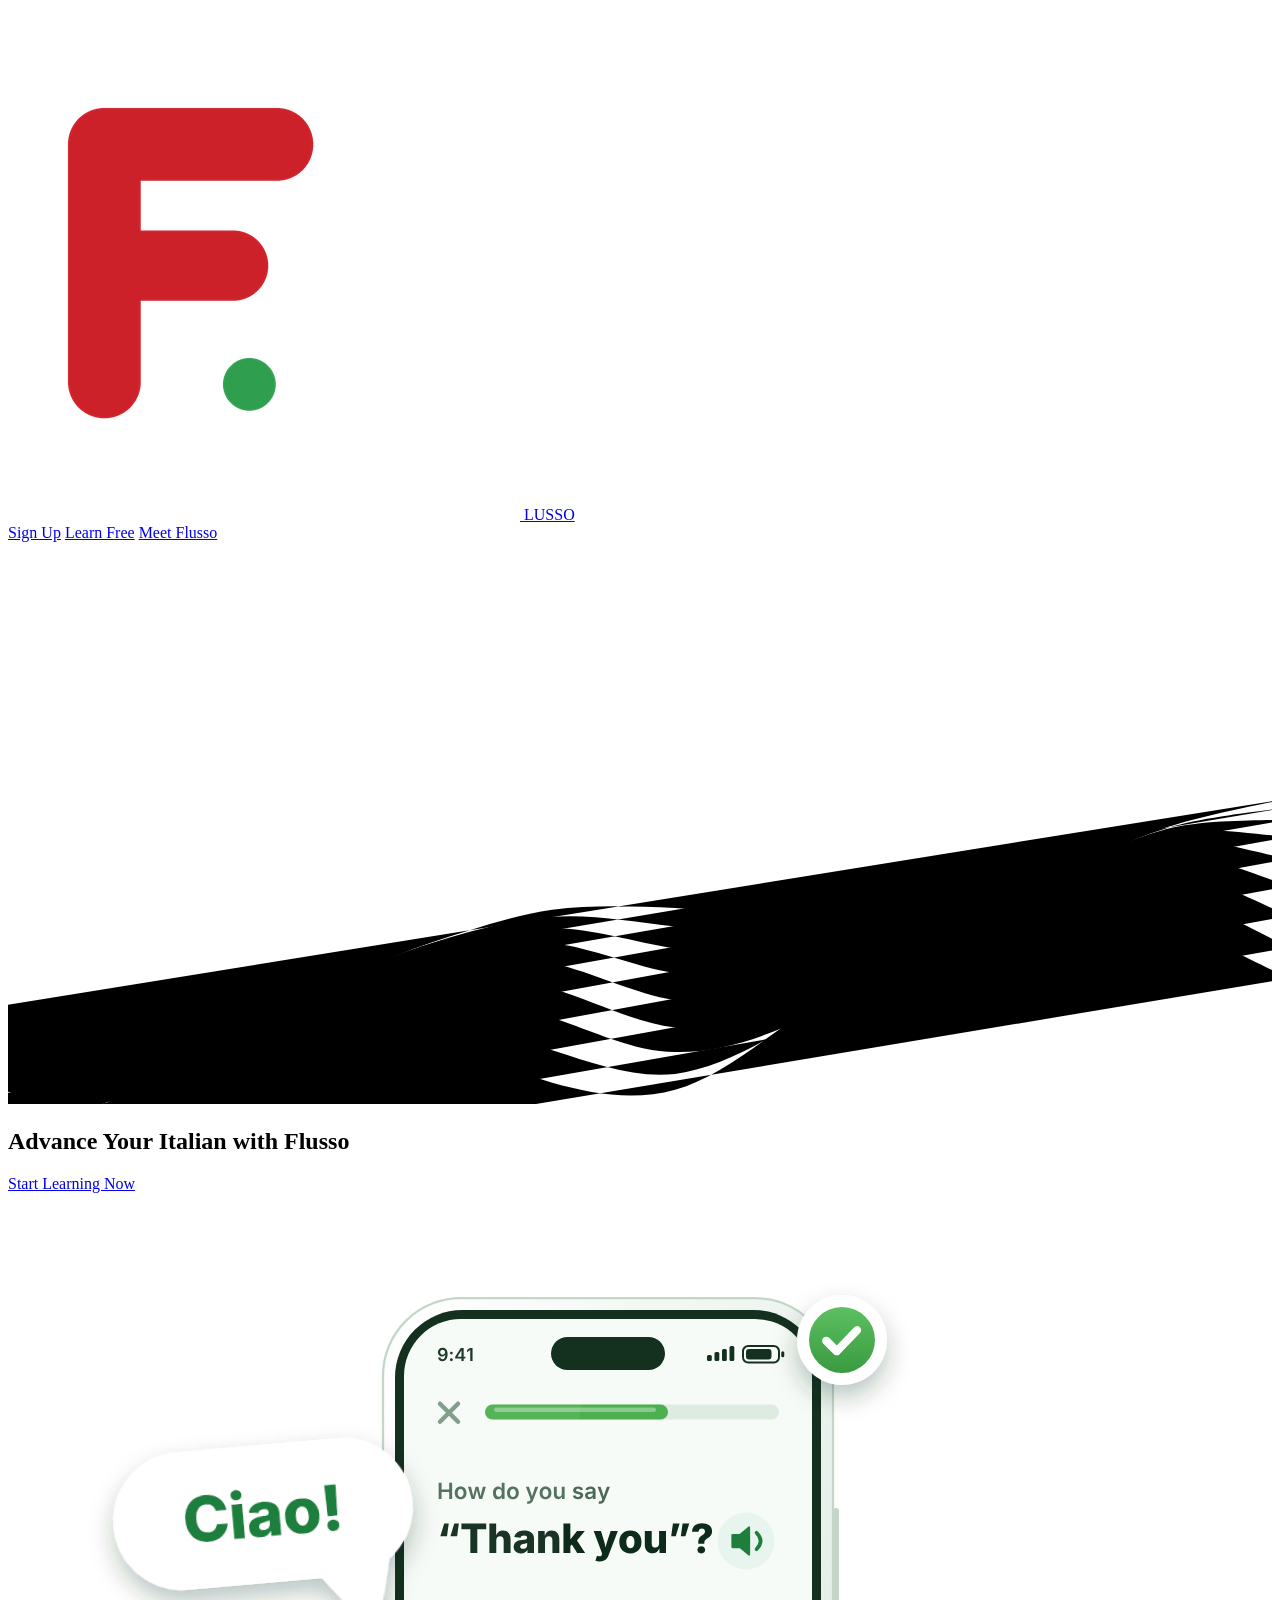
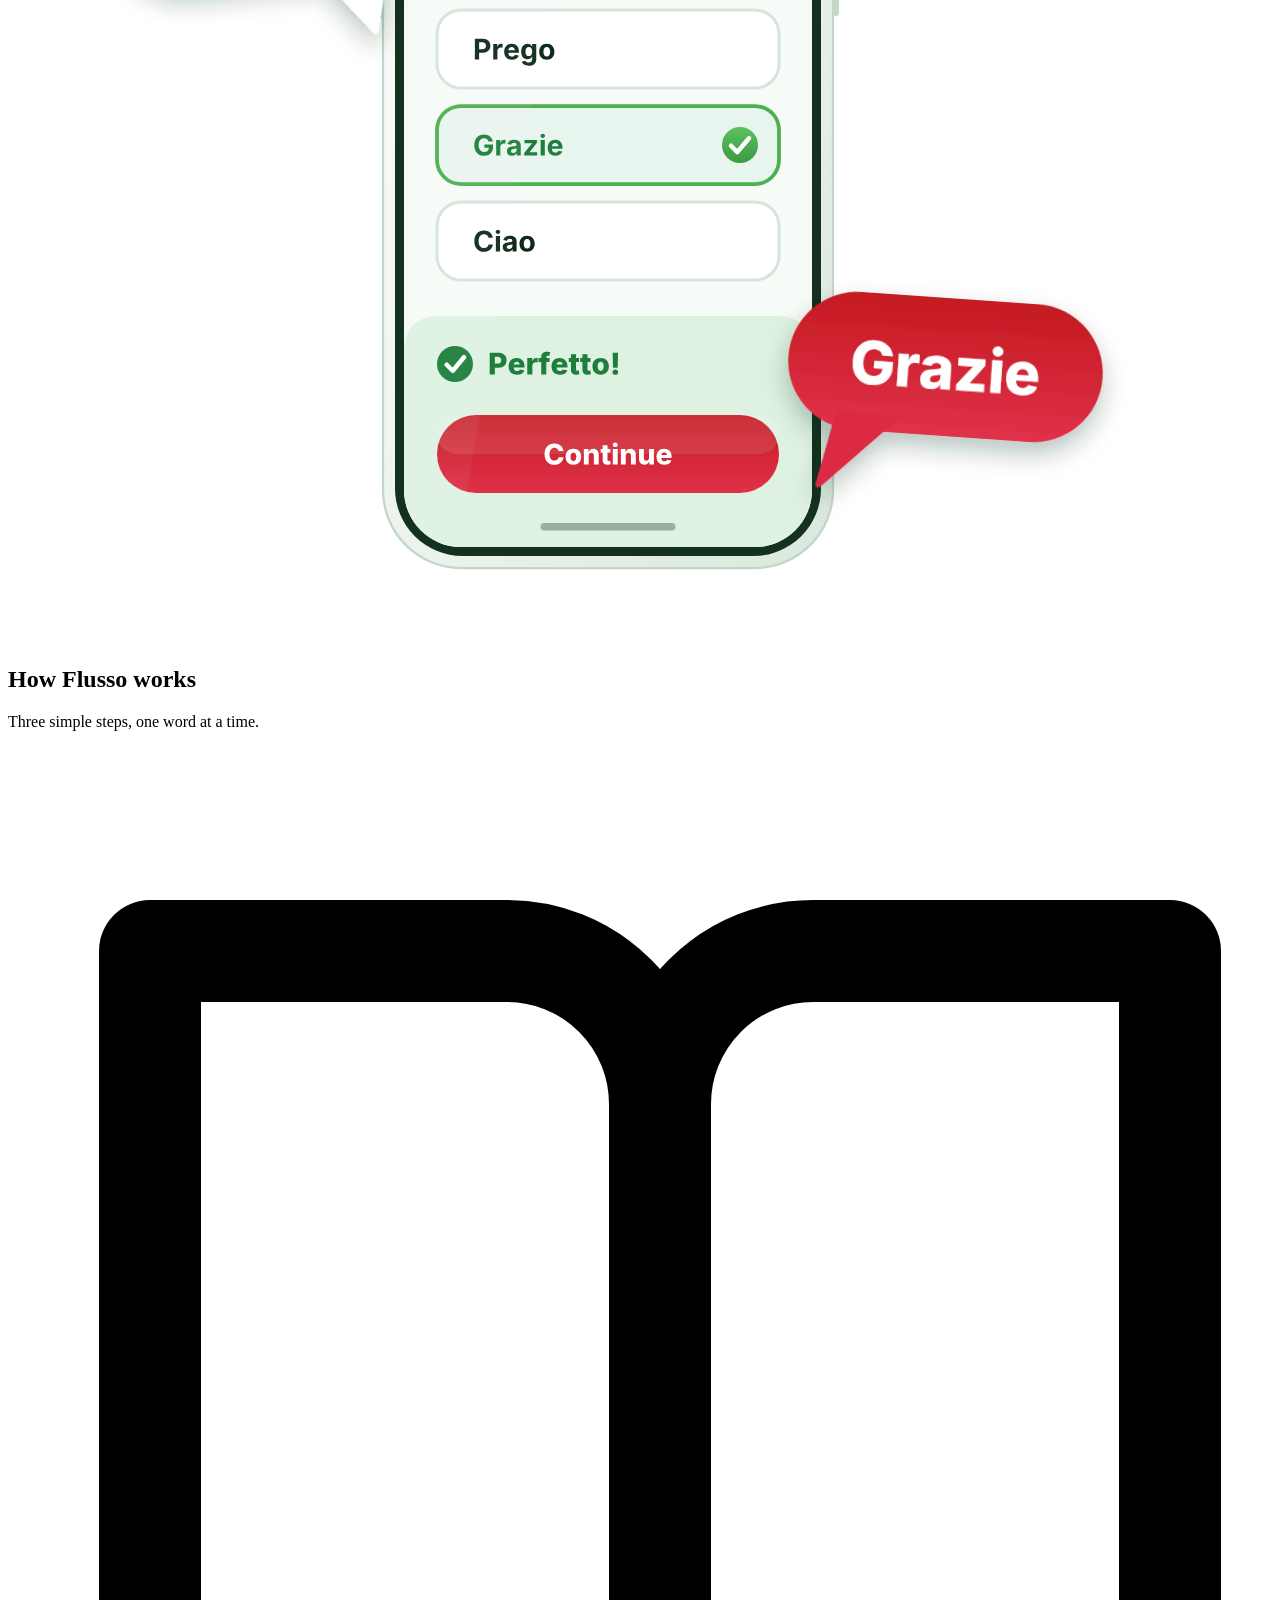
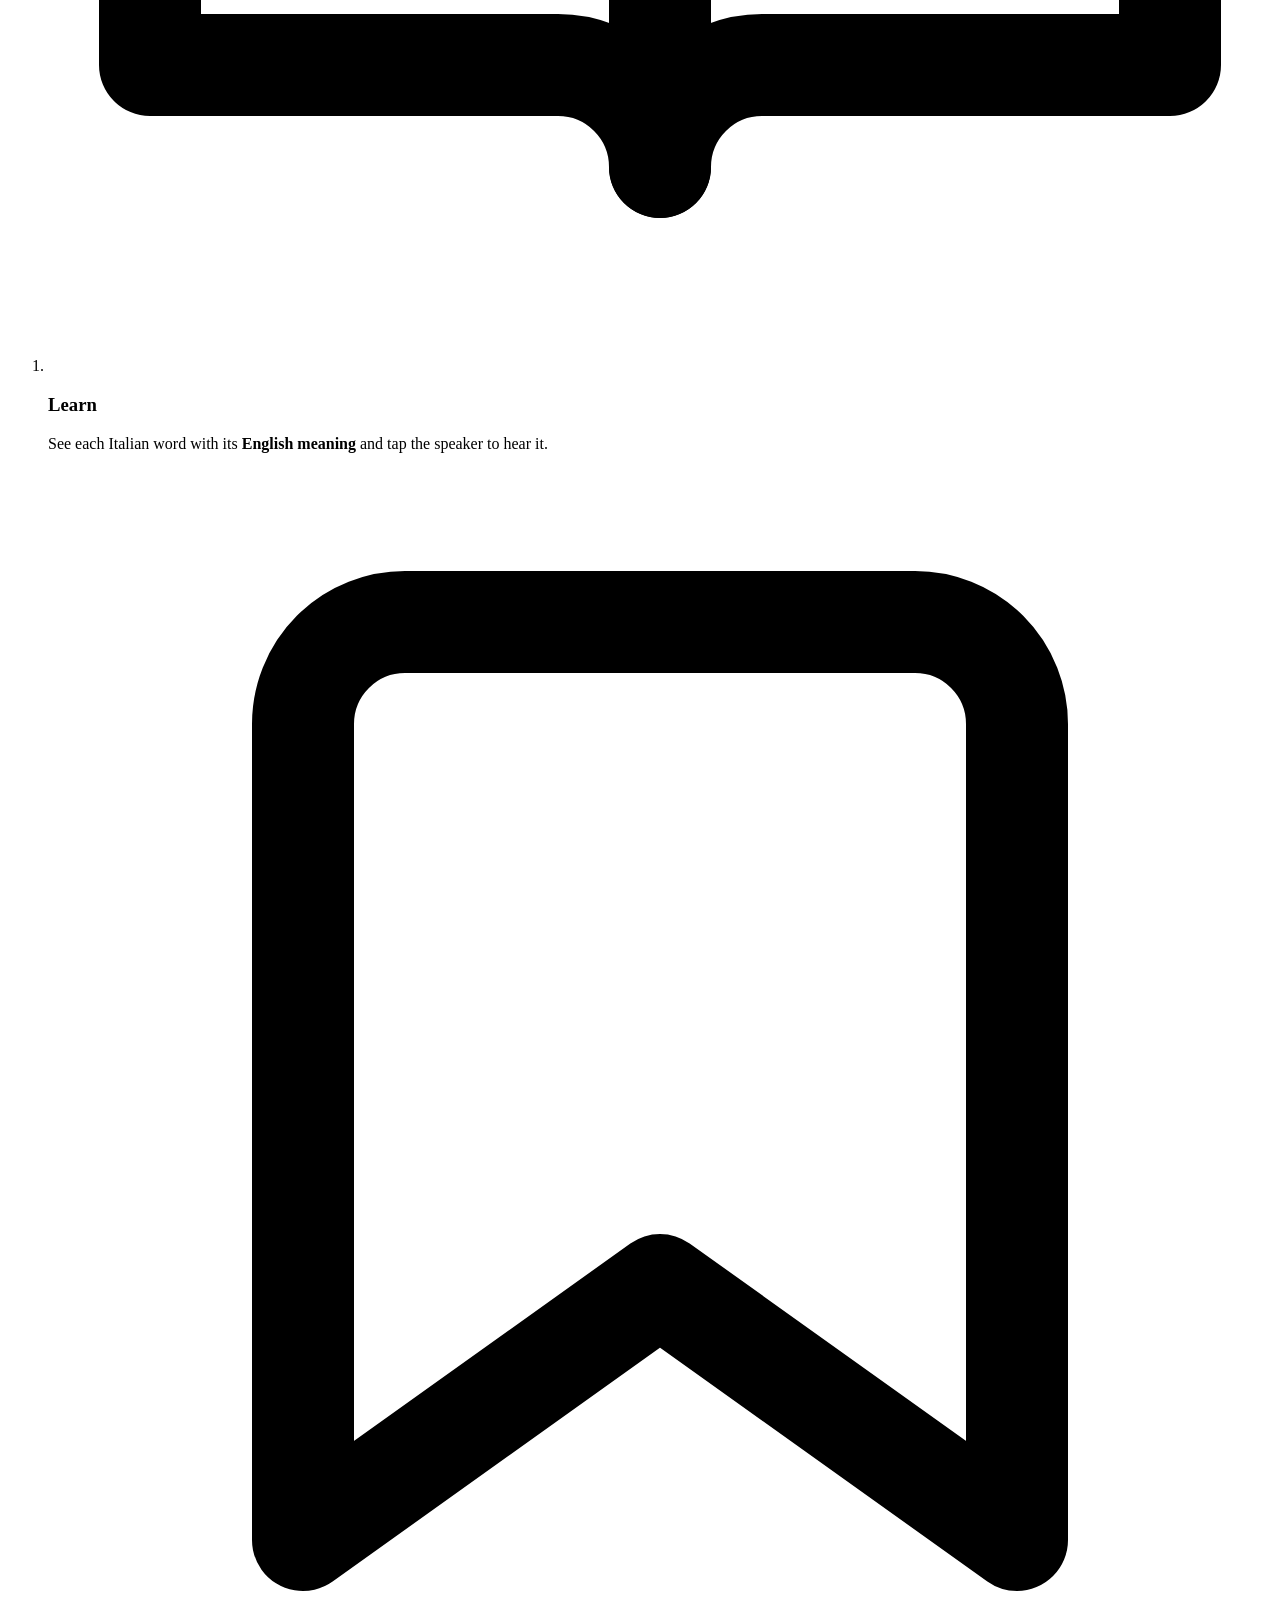
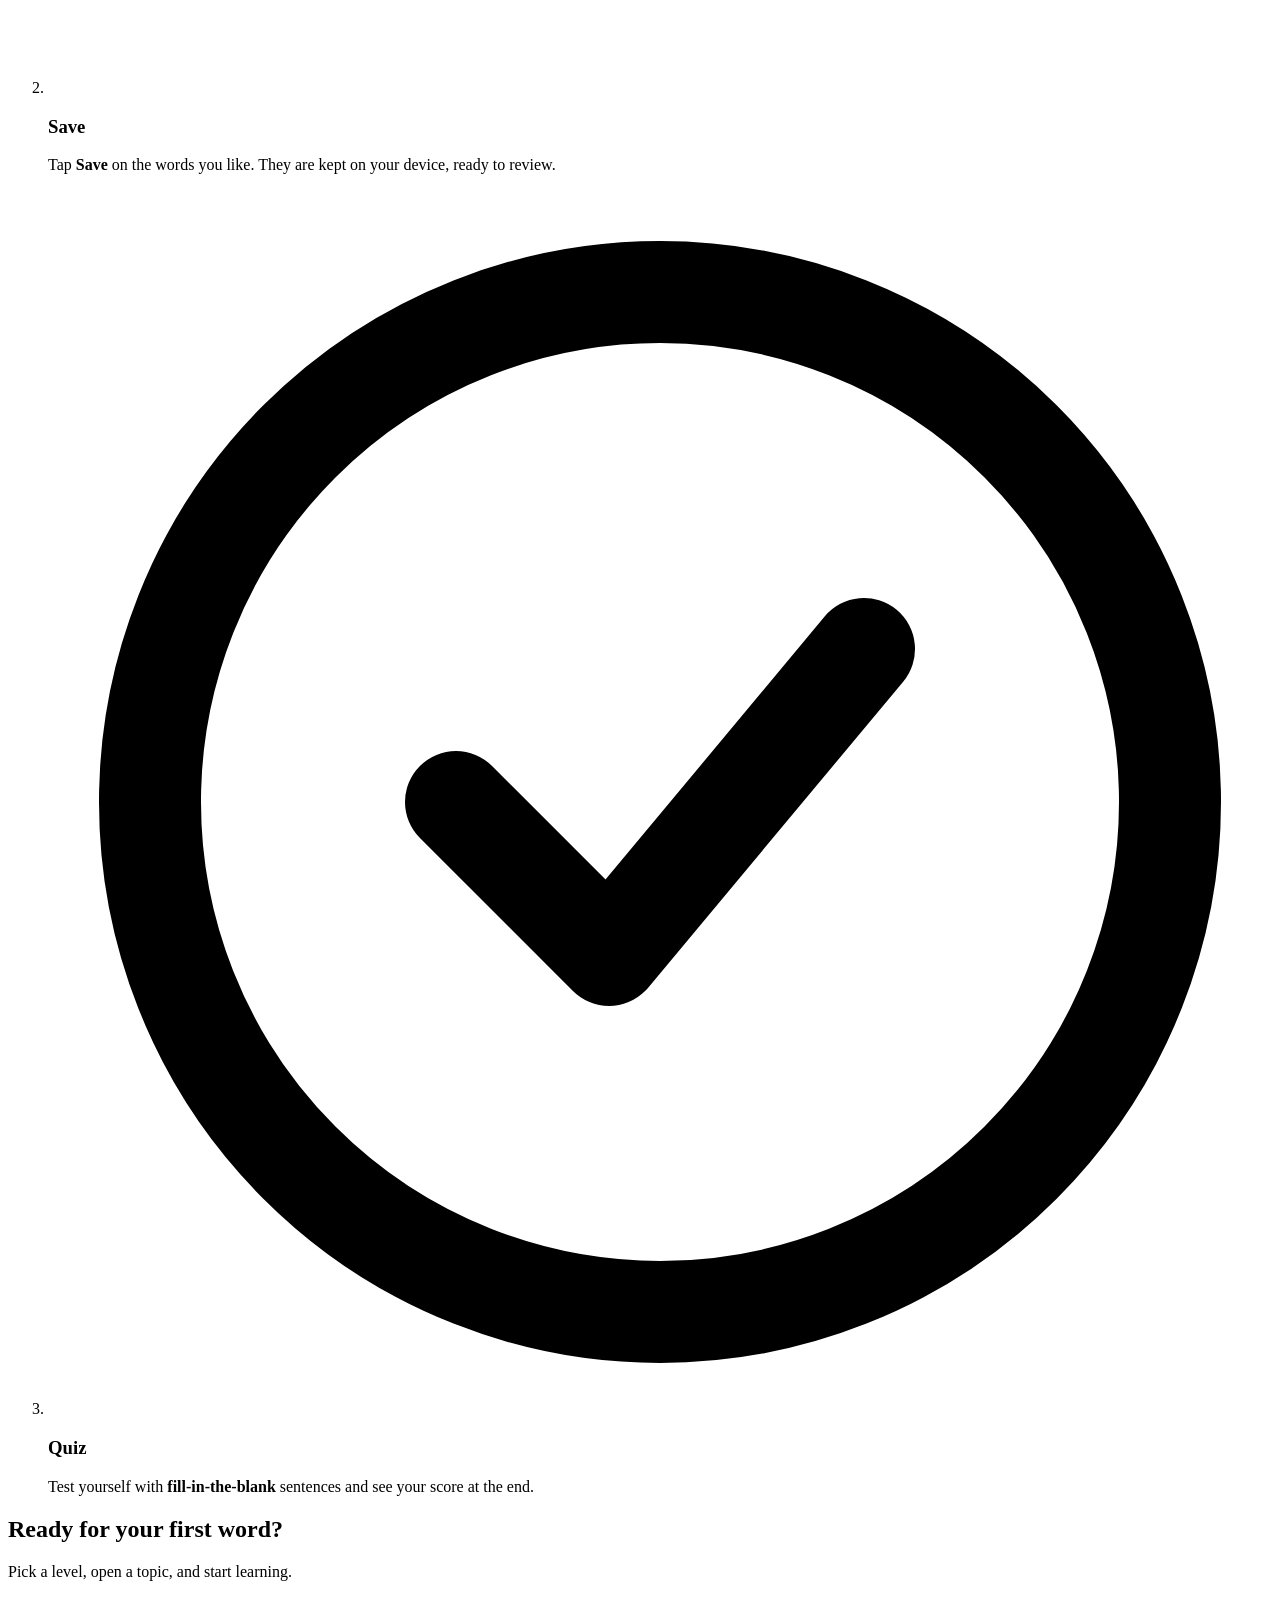
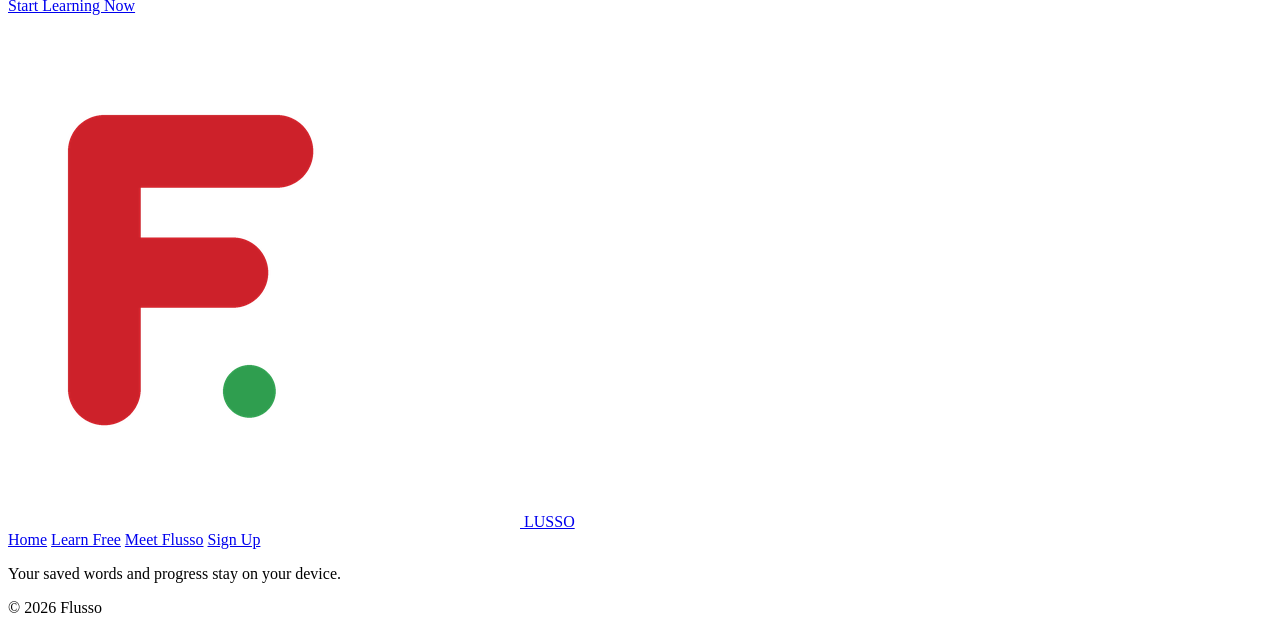
==== index.html @ 2a571159 "Update index.html" ====
<!DOCTYPE html>
<html lang="en">
  <head>
    <title>Flusso | Advance Your Italian</title>
    <meta charset="UTF-8" />
    <meta name="viewport" content="width=device-width, initial-scale=1.0" />
    <meta
      name="description"
      content="Advance your Italian with Flusso. Start learning now."
    />
    <meta name="theme-color" content="#1e7f3c" />
    <link rel="stylesheet" href="styles.css" />
    <link rel="stylesheet" href="home-sections.css" />
    <link rel="preconnect" href="https://fonts.googleapis.com" />
    <link rel="preconnect" href="https://fonts.gstatic.com" crossorigin />
    <link
      href="https://fonts.googleapis.com/css2?family=Chakra+Petch:wght@600;700&family=Figtree:wght@500;600;700&display=swap"
      rel="stylesheet"
    />
    <script type="module" src="script.js"></script>
    <meta property="og:image" content="https://bolt.new/static/og_default.png">
    <meta name="twitter:card" content="summary_large_image">
    <meta name="twitter:image" content="https://bolt.new/static/og_default.png">
  </head>
  <body>
    <header class="flusso-header">
      <a class="flusso-brand" href="./" aria-label="Flusso, home">
        <img
          class="flusso-logo"
          src="image__1_-removebg-preview.png"
          alt="Flusso Logo"
        />
        <span class="flusso-name" aria-hidden="true">LUSSO</span>
      </a>
 
      <nav class="flusso-nav" aria-label="Main">
        <a href="logIn.html">Sign Up</a>
        <a class="flusso-learn" href="learn.html">Learn Free</a>
        <a class="flusso-meet" href="meet.html">Meet Flusso</a>
      </nav>
    </header>
 
    <main class="flusso-main">
   
      <svg
        class="flusso-flow"
        viewBox="0 0 1440 640"
        preserveAspectRatio="xMidYMax slice"
        aria-hidden="true"
        focusable="false"
      >
        <path pathLength="1" style="--i:0" d="M-80 540 C-57 543 13 552 60 554 C107 556 153 558 200 551 C247 545 293 529 340 513 C387 498 433 473 480 457 C527 442 573 426 620 419 C667 413 713 415 760 417 C807 419 853 429 900 430 C947 431 993 431 1040 423 C1087 415 1133 397 1180 381 C1227 364 1273 340 1320 325 C1367 310 1437 297 1460 292" />
        <path pathLength="1" style="--i:1" d="M-80 560 C-57 563 13 578 60 579 C107 581 153 580 200 570 C247 560 293 538 340 519 C387 501 433 473 480 458 C527 442 573 431 620 427 C667 424 713 433 760 438 C807 442 853 455 900 456 C947 456 993 452 1040 440 C1087 428 1133 404 1180 385 C1227 366 1273 340 1320 326 C1367 312 1437 306 1460 302" />
        <path pathLength="1" style="--i:2" d="M-80 583 C-57 587 13 605 60 606 C107 606 153 599 200 585 C247 571 293 542 340 521 C387 500 433 471 480 458 C527 444 573 439 620 440 C667 440 713 456 760 463 C807 470 853 483 900 481 C947 479 993 469 1040 453 C1087 437 1133 406 1180 385 C1227 365 1273 339 1320 327 C1367 315 1437 318 1460 316" />
        <path pathLength="1" style="--i:3" d="M-80 611 C-57 615 13 633 60 631 C107 628 153 613 200 595 C247 576 293 541 340 519 C387 496 433 470 480 460 C527 449 573 452 620 457 C667 462 713 484 760 491 C807 499 853 509 900 504 C947 499 993 480 1040 460 C1087 440 1133 404 1180 383 C1227 361 1273 338 1320 331 C1367 323 1437 335 1460 336" />
        <path pathLength="1" style="--i:4" d="M-80 642 C-57 644 13 660 60 653 C107 645 153 622 200 598 C247 575 293 536 340 514 C387 492 433 470 480 465 C527 459 573 471 620 480 C667 490 713 515 760 522 C807 529 853 534 900 524 C947 514 993 486 1040 462 C1087 437 1133 399 1180 378 C1227 358 1273 341 1320 338 C1367 336 1437 358 1460 361" />
        <path pathLength="1" style="--i:5" d="M-80 674 C-57 673 13 683 60 670 C107 657 153 624 200 597 C247 570 293 529 340 509 C387 488 433 475 480 475 C527 475 573 496 620 509 C667 522 713 548 760 553 C807 557 853 554 900 538 C947 522 993 485 1040 458 C1087 431 1133 392 1180 374 C1227 357 1273 349 1320 352 C1367 355 1437 385 1460 392" />
        <path pathLength="1" style="--i:6" d="M-80 705 C-57 701 13 700 60 681 C107 662 153 619 200 590 C247 561 293 521 340 505 C387 488 433 486 480 492 C527 498 573 528 620 542 C667 557 713 581 760 581 C807 582 853 567 900 546 C947 524 993 479 1040 450 C1087 422 1133 386 1180 373 C1227 360 1273 363 1320 372 C1367 380 1437 417 1460 426" />
        <path pathLength="1" style="--i:7" d="M-80 732 C-57 724 13 710 60 685 C107 659 153 610 200 580 C247 550 293 516 340 505 C387 494 433 503 480 516 C527 528 573 564 620 579 C667 594 713 611 760 606 C807 600 853 574 900 546 C947 519 993 469 1040 440 C1087 412 1133 383 1180 376 C1227 369 1273 384 1320 398 C1367 413 1437 451 1460 462" />
        <path pathLength="1" style="--i:8" d="M-80 754 C-57 742 13 712 60 681 C107 650 153 597 200 568 C247 540 293 514 340 511 C387 507 433 529 480 546 C527 564 573 603 620 616 C667 629 713 637 760 624 C807 611 853 573 900 540 C947 508 993 455 1040 430 C1087 404 1133 385 1180 386 C1227 386 1273 413 1320 432 C1367 450 1437 487 1460 497" />
      </svg>
 
      <section class="flusso-section">
        <div class="flusso-content">
          <h1 class="flusso-advice">Advance Your Italian with Flusso</h1>
          <a class="flusso-enter" href="learn.html">Start Learning Now</a>
        </div>
 
        <img
          class="flusso-background"
          src="flusso-phone.png"
          alt="flusso Background"
          fetchpriority="high"
          decoding="async"
        />
      </section>
    </main>

    <div class="home-below">
      <section class="home-section home-section--white" aria-labelledby="how-title">
        <div class="home-wrap">
          <h2 class="home-title" id="how-title">
            How <span class="home-hl">Flusso</span> works
          </h2>
          <p class="home-lead">Three simple steps, one word at a time.</p>

          <ol class="home-steps">
            <li class="home-card">
              <span class="home-icon" aria-hidden="true">
                <svg viewBox="0 0 24 24" fill="none" stroke="currentColor" stroke-width="2" stroke-linecap="round" stroke-linejoin="round"><path d="M2 4h7a3 3 0 0 1 3 3v13a2 2 0 0 0-2-2H2z" /><path d="M22 4h-7a3 3 0 0 0-3 3v13a2 2 0 0 1 2-2h8z" /></svg>
              </span>
              <h3>Learn</h3>
              <p>See each Italian word with its <strong>English meaning</strong> and tap the speaker to hear it.</p>
            </li>

            <li class="home-card">
              <span class="home-icon" aria-hidden="true">
                <svg viewBox="0 0 24 24" fill="none" stroke="currentColor" stroke-width="2" stroke-linecap="round" stroke-linejoin="round"><path d="M19 21l-7-5-7 5V5a2 2 0 0 1 2-2h10a2 2 0 0 1 2 2z" /></svg>
              </span>
              <h3>Save</h3>
              <p>Tap <strong>Save</strong> on the words you like. They are kept on your device, ready to review.</p>
            </li>

            <li class="home-card">
              <span class="home-icon" aria-hidden="true">
                <svg viewBox="0 0 24 24" fill="none" stroke="currentColor" stroke-width="2" stroke-linecap="round" stroke-linejoin="round"><circle cx="12" cy="12" r="10" /><path d="M8 12l3 3 5-6" /></svg>
              </span>
              <h3>Quiz</h3>
              <p>Test yourself with <strong>fill-in-the-blank</strong> sentences and see your score at the end.</p>
            </li>
          </ol>
        </div>
      </section>

      <section class="home-section home-section--green home-cta" aria-labelledby="cta-title">
        <div class="home-wrap">
          <h2 class="home-title" id="cta-title">Ready for your first word?</h2>
          <p class="home-lead">Pick a level, open a topic, and start learning.</p>
          <a class="flusso-enter" href="learn.html">Start Learning Now</a>
        </div>
      </section>

      <footer class="home-footer">
        <div class="home-footer-stripe" aria-hidden="true"></div>
        <div class="home-wrap home-footer-inner">
          <a class="home-brand" href="./" aria-label="Flusso, home">
            <img class="home-brand-logo" src="image__1_-removebg-preview.png" alt="" />
            <span class="home-brand-name" aria-hidden="true">LUSSO</span>
          </a>

          <nav class="home-footer-nav" aria-label="Footer">
            <a href="./">Home</a>
            <a href="learn.html">Learn Free</a>
            <a href="meet.html">Meet Flusso</a>
            <a href="logIn.html">Sign Up</a>
          </nav>

          <p class="home-footer-note">Your saved words and progress stay on your device.</p>
          <p class="home-footer-copy">&copy; 2026 Flusso</p>
        </div>
      </footer>
    </div>
  </body>
</html>
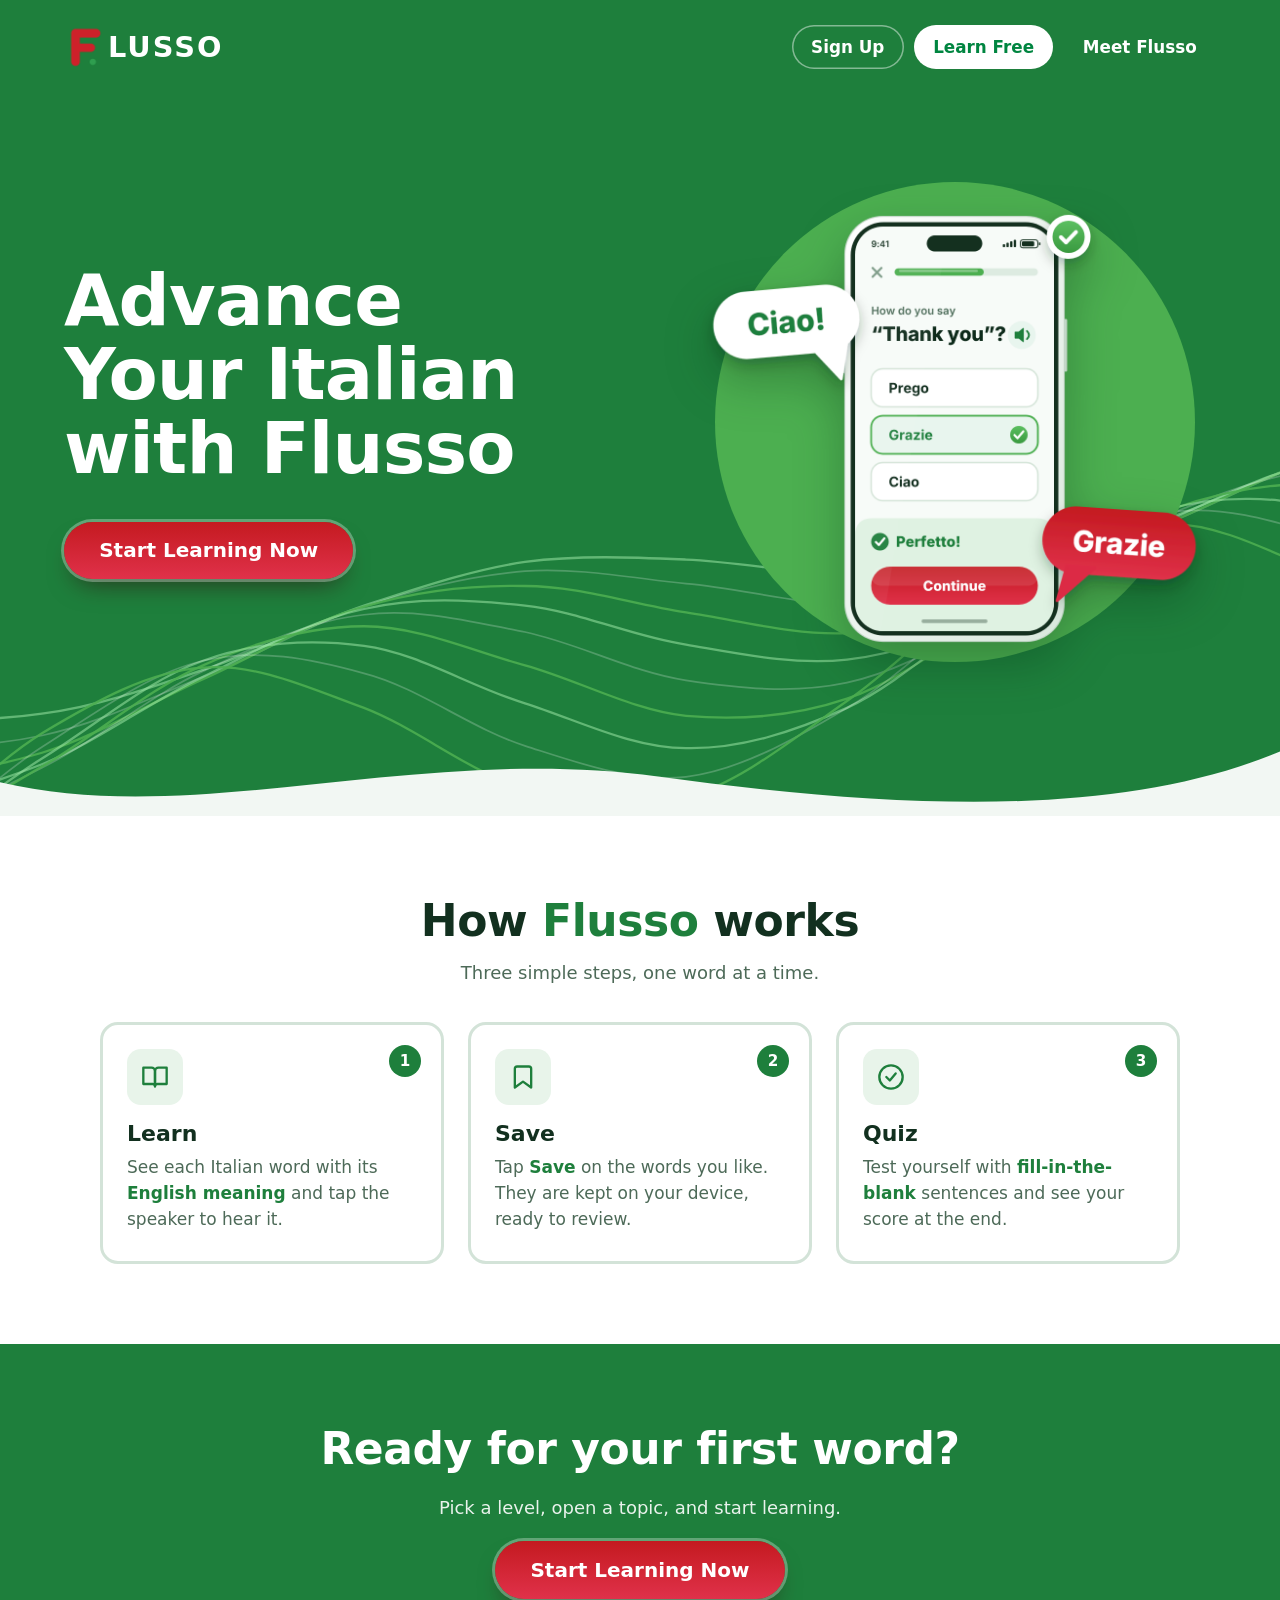
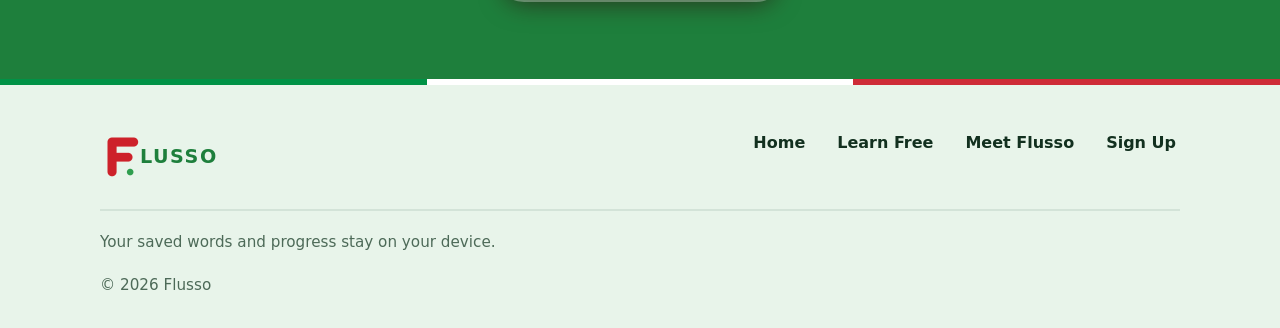
==== commit 138dc8f9: "Update index.html" ====
--- a/index.html
+++ b/index.html
@@ -30,7 +30,7 @@
           src="image__1_-removebg-preview.png"
           alt="Flusso Logo"
         />
-        <span class="flusso-name" aria-hidden="true">LUSSO</span>
+        <span class="flusso-name" aria-hidden="true" translate="no">LUSSO</span>
       </a>
  
       <nav class="flusso-nav" aria-label="Main">
--- a/styles.css
+++ b/styles.css
@@ -0,0 +1,407 @@
+* {
+  padding: 0;
+  margin: 0;
+  box-sizing: border-box;
+}
+
+html {
+  overscroll-behavior: none;
+  -webkit-text-size-adjust: 100%;
+}
+
+body {
+  overflow-x: hidden;
+  background: #f2f7f3;
+  color: #0d2a1a;
+  font-family: "Figtree", system-ui, -apple-system, "Segoe UI", Roboto, sans-serif;
+  -webkit-font-smoothing: antialiased;
+  -moz-osx-font-smoothing: grayscale;
+}
+
+img {
+  display: block;
+  max-width: 100%;
+}
+
+::selection {
+  background: #c41a20;
+  color: #ffffff;
+}
+
+.flusso-header :focus-visible,
+.flusso-main :focus-visible {
+  outline: 3px solid #ffffff;
+  outline-offset: 3px;
+}
+
+.flusso-header {
+  position: fixed;
+  z-index: 1000;
+  top: 0;
+  left: 0;
+  width: 100%;
+
+  display: flex;
+  align-items: center;
+
+  min-height: 5rem;
+  padding-top: 0.9rem;
+
+  padding-inline: max(
+    clamp(1.25rem, 5vw, 3rem),
+    calc((100% - 78rem) / 2 + clamp(1.25rem, 5vw, 3rem))
+  );
+
+  background: #1e7f3c;
+}
+
+.flusso-brand {
+  display: flex;
+  align-items: center;
+  color: inherit;
+  text-decoration: none;
+  border-radius: 0.75rem;
+}
+
+.flusso-logo {
+  width: 10%;
+  height: auto;
+  margin-right: 19px;
+}
+
+.flusso-name {
+  margin-left: calc(6rem * -0.375);
+
+  font-family: "Chakra Petch", "Segoe UI", system-ui, sans-serif;
+  font-size: 1.8rem;
+  font-weight: 700;
+  line-height: 1;
+  letter-spacing: 2px;
+  text-transform: uppercase;
+  color: #ffffff;
+}
+
+.flusso-nav {
+  display: flex;
+  align-items: center;
+  gap: 0.4rem;
+  margin-left: auto;
+}
+
+.flusso-nav a {
+  display: inline-flex;
+  align-items: center;
+  justify-content: center;
+
+  height: 2.75rem;
+  padding: 0 1.2rem;
+  border-radius: 999px;
+
+  font-family: "Figtree", system-ui, -apple-system, "Segoe UI", Roboto, sans-serif;
+  font-size: 1.05rem;
+  font-weight: 600;
+  text-decoration: none;
+  color: #ffffff;
+  background-color: transparent;
+
+  transition: background-color 0.2s ease;
+}
+
+.flusso-nav a:hover {
+  background-color: rgba(255, 255, 255, 0.14);
+}
+
+.flusso-nav .flusso-learn {
+  margin-inline: 0.25rem;
+  background-color: #ffffff;
+  color: #008540;
+  font-weight: 700;
+}
+
+.flusso-nav .flusso-learn:hover {
+  background-color: #e8f5ee;
+}
+
+@media (min-width: 769px) {
+  .flusso-nav a:first-child {
+    box-shadow: inset 0 0 0 1.5px rgba(255, 255, 255, 0.45);
+  }
+}
+
+.flusso-main {
+  position: relative;
+  isolation: isolate;
+  overflow: hidden;
+
+  display: flex;
+  align-items: center;
+
+  margin-top: 5rem;
+  min-height: clamp(30rem, calc(100vh - 5rem), 46rem);
+  min-height: clamp(30rem, calc(100svh - 5rem), 46rem);
+
+  background: #1e7f3c;
+  color: #ffffff;
+}
+
+.flusso-main::after {
+  content: "";
+  position: absolute;
+  z-index: 2;
+  left: 0;
+  right: 0;
+  bottom: -1px;
+  height: clamp(2.5rem, 6vw, 5rem);
+  pointer-events: none;
+  background: url("data:image/svg+xml,%3Csvg xmlns='http://www.w3.org/2000/svg' viewBox='0 0 1440 80' preserveAspectRatio='none'%3E%3Cpath fill='%23f2f7f3' d='M0 44C220 92 470 4 740 38s520 44 700-26V80H0Z'/%3E%3C/svg%3E")
+    center bottom / 100% 100% no-repeat;
+}
+
+.flusso-flow {
+  position: absolute;
+  z-index: 0;
+  inset: 0;
+  width: 100%;
+  height: 100%;
+  pointer-events: none;
+}
+
+.flusso-flow path {
+  fill: none;
+  stroke-linecap: round;
+  stroke-dasharray: 1;
+  stroke-dashoffset: 1;
+  animation-name: flusso-draw;
+  animation-duration: 2.8s;
+  animation-timing-function: cubic-bezier(0.22, 0.7, 0.2, 1);
+  animation-delay: calc(var(--i) * 110ms + 150ms);
+  animation-fill-mode: forwards;
+}
+
+.flusso-flow path:nth-child(3n + 1) {
+  stroke: #9be6a5;
+  stroke-width: 2;
+  opacity: 0.55;
+}
+
+.flusso-flow path:nth-child(3n + 2) {
+  stroke: #ffffff;
+  stroke-width: 1.5;
+  opacity: 0.22;
+}
+
+.flusso-flow path:nth-child(3n) {
+  stroke: #4caf50;
+  stroke-width: 2;
+  opacity: 0.9;
+}
+
+@keyframes flusso-draw {
+  to {
+    stroke-dashoffset: 0;
+  }
+}
+
+.flusso-section {
+  position: relative;
+  z-index: 1;
+
+  display: grid;
+  grid-template-columns: minmax(0, 1.05fr) minmax(0, 0.95fr);
+  align-items: center;
+  column-gap: clamp(1rem, 4vw, 4rem);
+
+  width: 100%;
+  max-width: 78rem;
+  margin-inline: auto;
+  padding: 3rem clamp(1.25rem, 5vw, 3rem) calc(clamp(2.5rem, 6vw, 5rem) + 1.5rem);
+}
+
+.flusso-section::before {
+  content: "";
+  grid-area: 1 / 2;
+  justify-self: center;
+  align-self: center;
+
+  width: min(100%, 30rem);
+  aspect-ratio: 1;
+  border-radius: 50%;
+  background: #4caf50;
+}
+
+.flusso-content {
+  grid-area: 1 / 1;
+
+  display: flex;
+  flex-direction: column;
+  align-items: flex-start;
+  gap: 2.25rem;
+}
+
+.flusso-advice {
+  max-width: 13ch;
+
+  font-family: "Chakra Petch", "Segoe UI", system-ui, sans-serif;
+  font-size: clamp(2.6rem, 5.6vw, 4.75rem);
+  font-weight: 700;
+  line-height: 1.03;
+  letter-spacing: -0.012em;
+  text-wrap: balance;
+  color: #ffffff;
+}
+
+.flusso-enter {
+  display: inline-flex;
+  align-items: center;
+  justify-content: center;
+
+  width: max-content;
+  padding: 1.05rem 2.2rem;
+  border-radius: 999px;
+
+  background: linear-gradient(180deg, #c41a20 0%, #e0314a 100%);
+  color: #ffffff;
+
+  font-family: "Figtree", system-ui, -apple-system, "Segoe UI", Roboto, sans-serif;
+  font-size: 1.25rem;
+  font-weight: 700;
+  text-decoration: none;
+
+  box-shadow:
+    0 0 0 3px rgba(255, 255, 255, 0.3),
+    0 14px 26px -10px rgba(50, 0, 8, 0.6);
+
+  transition:
+    transform 0.2s ease,
+    box-shadow 0.2s ease,
+    filter 0.2s ease;
+}
+
+.flusso-enter:hover {
+  transform: translateY(-2px);
+  filter: brightness(1.08);
+  box-shadow:
+    0 0 0 3px rgba(255, 255, 255, 0.5),
+    0 18px 30px -10px rgba(50, 0, 8, 0.65);
+}
+
+.flusso-enter:active {
+  transform: translateY(0);
+}
+
+.flusso-background {
+  grid-area: 1 / 2;
+  justify-self: center;
+  align-self: center;
+
+  width: min(112%, 38rem);
+  max-width: none;
+  max-height: 36rem;
+  object-fit: contain;
+  filter: drop-shadow(0 20px 24px rgba(0, 40, 15, 0.3));
+}
+
+@media (max-width: 1116px) {
+  
+  .flusso-logo {
+    width: 4rem;
+
+  }
+  .flusso-name {
+    margin-left: calc(5rem * -0.375);
+  }
+}
+
+@media (max-width: 768px) {
+  .flusso-logo {
+    width: 15%;
+    margin-right: 11px;
+  }
+  .flusso-name {
+    margin-left: calc(5.0rem * -0.375);
+  }
+
+  .flusso-nav a {
+    height: 2.5rem;
+    padding: 0 1.1rem;
+    font-size: 1rem;
+    background-color: #ffffff;
+    color: #008540;
+  }
+
+  .flusso-nav a:hover {
+    background-color: #e8f5ee;
+  }
+
+  .flusso-nav .flusso-learn,
+  .flusso-nav .flusso-meet {
+    display: none;
+  }
+
+  .flusso-main {
+    min-height: 0;
+  }
+
+  .flusso-section {
+    grid-template-columns: minmax(0, 1fr);
+    row-gap: 1.5rem;
+    padding-top: 2.5rem;
+  }
+
+  .flusso-content {
+    grid-area: 1 / 1;
+    align-items: center;
+    gap: 1.75rem;
+    text-align: center;
+  }
+
+  .flusso-advice {
+    max-width: 14ch;
+    font-size: clamp(2.25rem, 10vw, 3rem);
+  }
+
+  .flusso-enter {
+    font-size: 1.15rem;
+    padding: 0.95rem 1.9rem;
+  }
+
+  .flusso-section::before {
+    grid-area: 2 / 1;
+    width: min(78%, 18rem);
+  }
+
+  .flusso-background {
+    grid-area: 2 / 1;
+    width: min(100%, 20rem);
+    max-height: 16rem;
+  }
+}
+
+@media (max-width: 420px) {
+  .flusso-logo {
+    width: 3rem;
+    margin-right: 7px;
+  }
+  
+  .flusso-name {
+    font-size: 1.5rem;
+    letter-spacing: 1.5px;
+    margin-left: calc(4.25rem * -0.375);
+  }
+}
+
+@media (prefers-reduced-motion: reduce) {
+  .flusso-flow path {
+    animation: none;
+    stroke-dashoffset: 0;
+  }
+
+  .flusso-nav a,
+  .flusso-enter {
+    transition: none;
+  }
+
+  .flusso-enter:hover {
+    transform: none;
+  }
+}
--- a/home-sections.css
+++ b/home-sections.css
@@ -0,0 +1,271 @@
+
+   .home-below {
+    --h-green: #1e7f3c;
+    --h-mint: #e8f4ea;
+    --h-ink: #12301f;
+    --h-muted: #4d6a58;
+    --h-line: #d3e3d8;
+    --h-radius: 18px;
+  
+    color: var(--h-ink);
+  }
+  
+  .home-wrap {
+    width: 100%;
+    max-width: 70rem;
+    margin-inline: auto;
+    padding-inline: 1.25rem;
+  }
+  
+  /* ---------- shared section pieces ---------- */
+  
+  .home-section {
+    padding-block: 3.5rem;
+  }
+  
+  .home-section--white {
+    background: #ffffff;
+  }
+  
+  .home-section--green {
+    background: var(--h-green);
+    color: #ffffff;
+  }
+  
+  .home-title {
+    font-size: clamp(1.75rem, 1.2rem + 2.4vw, 2.75rem);
+    font-weight: 700;
+    line-height: 1.15;
+    letter-spacing: -0.01em;
+    text-align: center;
+  }
+  
+  .home-hl {
+    color: var(--h-green);
+  }
+  
+  .home-lead {
+    max-width: 34rem;
+    margin: 0.75rem auto 0;
+    color: var(--h-muted);
+    font-size: 1.125rem;
+    line-height: 1.5;
+    text-align: center;
+  }
+  
+  .home-below a:focus-visible {
+    outline: 3px solid var(--h-green);
+    outline-offset: 3px;
+  }
+  
+  .home-section--green a:focus-visible {
+    outline-color: #ffffff;
+  }
+  
+  /* ---------- 1. How it works ---------- */
+  
+  .home-steps {
+    display: grid;
+    gap: 1.25rem;
+    margin-top: 2.25rem;
+    list-style: none;
+    counter-reset: step;
+  }
+  
+  .home-card {
+    position: relative;
+    padding: 1.5rem 1.5rem 1.75rem;
+    background: #ffffff;
+    border: 3px solid var(--h-line);
+    border-radius: var(--h-radius);
+    counter-increment: step;
+  }
+  
+  .home-card::after {
+    content: counter(step);
+    position: absolute;
+    top: 1.25rem;
+    right: 1.25rem;
+  
+    display: grid;
+    place-items: center;
+    width: 2rem;
+    height: 2rem;
+    border-radius: 50%;
+  
+    background: var(--h-green);
+    color: #ffffff;
+    font-size: 0.95rem;
+    font-weight: 700;
+  }
+  
+  .home-icon {
+    display: grid;
+    place-items: center;
+    width: 3.5rem;
+    height: 3.5rem;
+    border-radius: 14px;
+    background: var(--h-mint);
+    color: var(--h-green);
+  }
+  
+  .home-icon svg {
+    width: 1.75rem;
+    height: 1.75rem;
+  }
+  
+  .home-card h3 {
+    margin-top: 1rem;
+    font-size: 1.375rem;
+    font-weight: 700;
+  }
+  
+  .home-card p {
+    margin-top: 0.5rem;
+    color: var(--h-muted);
+    font-size: 1.0625rem;
+    line-height: 1.55;
+  }
+  
+  .home-card strong {
+    color: var(--h-green);
+    font-weight: 700;
+  }
+  
+  @media (hover: hover) {
+    .home-card:hover {
+      border-color: var(--h-green);
+    }
+  }
+  
+  @media (prefers-reduced-motion: no-preference) {
+    .home-card {
+      transition: border-color 0.2s ease;
+    }
+  }
+  
+  /* ---------- 4. Start learning (call to action) ---------- */
+  
+  .home-cta .home-wrap {
+    display: grid;
+    justify-items: center;
+    gap: 1.25rem;
+    text-align: center;
+  }
+  
+  .home-cta .home-title {
+    color: #ffffff;
+  }
+  
+  .home-cta .home-lead {
+    margin: 0;
+    color: rgba(255, 255, 255, 0.9);
+  }
+  
+  /* ---------- 5. Footer ---------- */
+  
+  .home-footer {
+    background: var(--h-mint);
+  }
+  
+  .home-footer-stripe {
+    height: 6px;
+    background: linear-gradient(
+      90deg,
+      #009246 0 33.34%,
+      #ffffff 33.34% 66.67%,
+      #ce2b37 66.67% 100%
+    );
+  }
+  
+  .home-footer-inner {
+    display: grid;
+    justify-items: center;
+    gap: 1.25rem;
+    padding-block: 2.5rem 2rem;
+    text-align: center;
+  }
+  
+  .home-brand {
+    display: inline-flex;
+    align-items: center;
+    color: inherit;
+    text-decoration: none;
+    border-radius: 0.75rem;
+  }
+  
+  .home-brand-logo {
+    width: 4rem;
+    height: auto;
+  }
+  
+  .home-brand-name {
+    margin-left: calc(4rem * -0.375);
+  
+    font-family: "Chakra Petch", "Segoe UI", system-ui, sans-serif;
+    font-size: 1.2rem;
+    font-weight: 700;
+    line-height: 1;
+    letter-spacing: 1.5px;
+    text-transform: uppercase;
+    color: var(--h-green);
+  }
+  
+  .home-footer-nav {
+    display: flex;
+    flex-wrap: wrap;
+    justify-content: center;
+    gap: 0.25rem 1.5rem;
+  }
+  
+  .home-footer-nav a {
+    padding: 0.5rem 0.25rem;
+    color: var(--h-ink);
+    font-weight: 600;
+    text-decoration: none;
+  }
+  
+  @media (hover: hover) {
+    .home-footer-nav a:hover {
+      color: var(--h-green);
+      text-decoration: underline;
+      text-underline-offset: 4px;
+    }
+  }
+  
+  .home-footer-note,
+  .home-footer-copy {
+    color: var(--h-muted);
+    font-size: 0.95rem;
+    line-height: 1.5;
+  }
+  
+  /* ---------- larger screens ---------- */
+  
+  @media (min-width: 800px) {
+    .home-section {
+      padding-block: 5rem;
+    }
+  
+    .home-steps {
+      grid-template-columns: repeat(3, 1fr);
+      gap: 1.5rem;
+    }
+  
+    .home-footer-inner {
+      grid-template-columns: 1fr auto;
+      justify-items: start;
+      text-align: left;
+    }
+  
+    .home-footer-note,
+    .home-footer-copy {
+      grid-column: 1 / -1;
+    }
+  
+    .home-footer-note {
+      padding-top: 1.25rem;
+      border-top: 2px solid var(--h-line);
+      width: 100%;
+    }
+  }
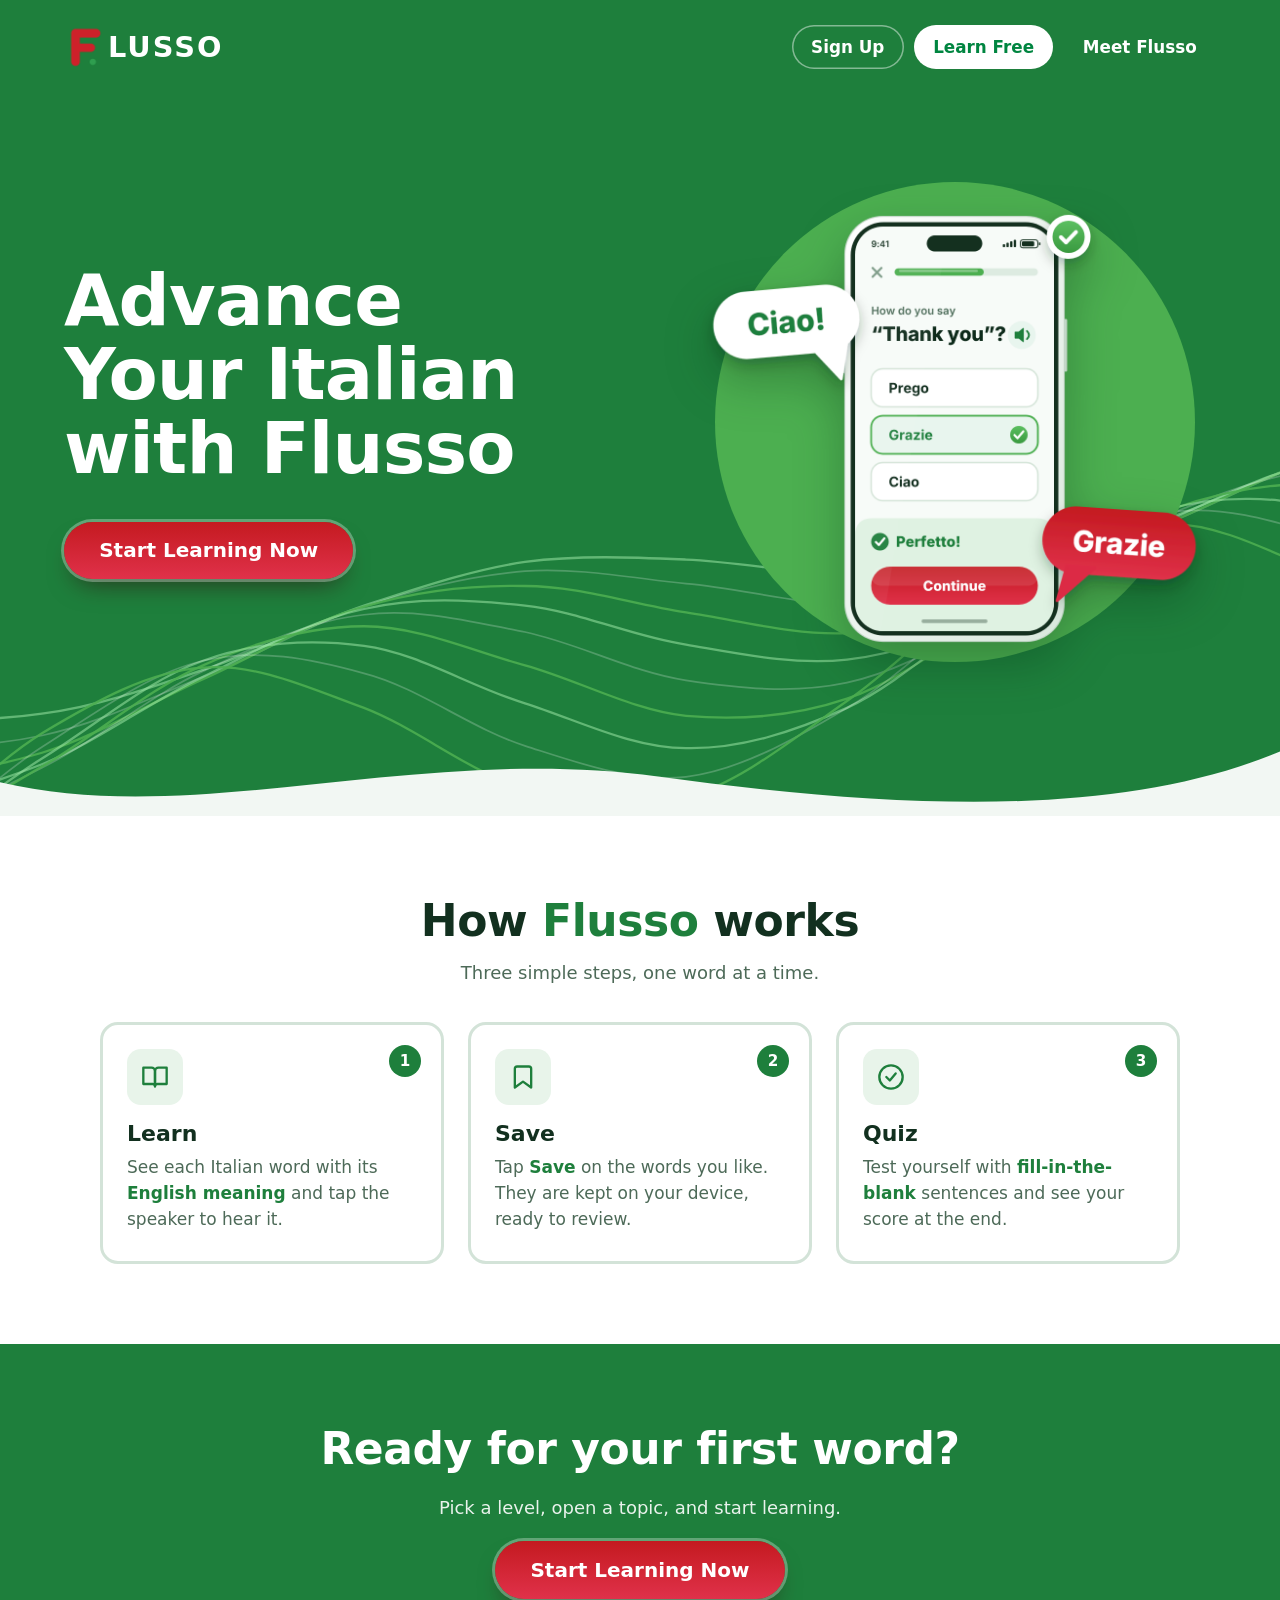
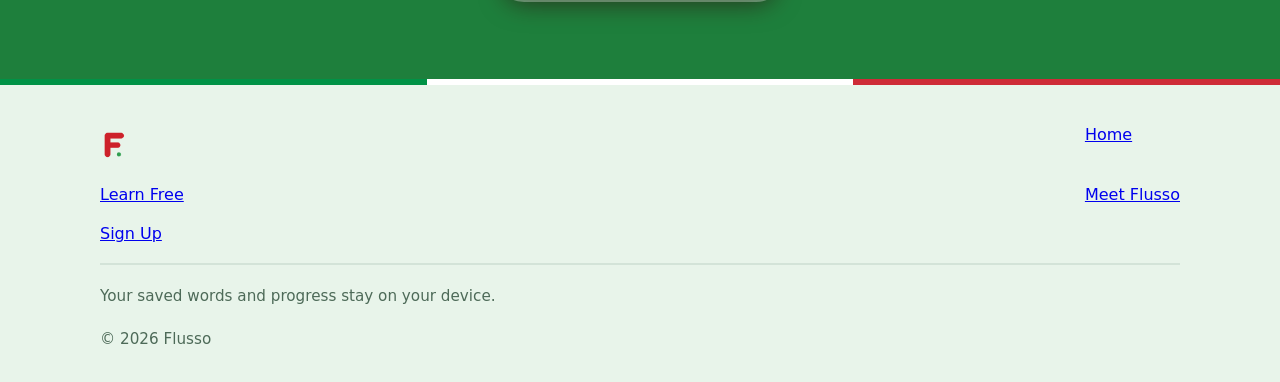
==== commit 5fb74646: "Update index.html" ====
--- a/index.html
+++ b/index.html
@@ -125,7 +125,7 @@
         <div class="home-wrap home-footer-inner">
           <a class="home-brand" href="./" aria-label="Flusso, home">
             <img class="home-brand-logo" src="image__1_-removebg-preview.png" alt="" />
-            <span class="home-brand-name" aria-hidden="true">LUSSO</span>
+            <span class="home-brand-name" aria-hidden="true" translate="no>LUSSO</span>
           </a>
 
           <nav class="home-footer-nav" aria-label="Footer">
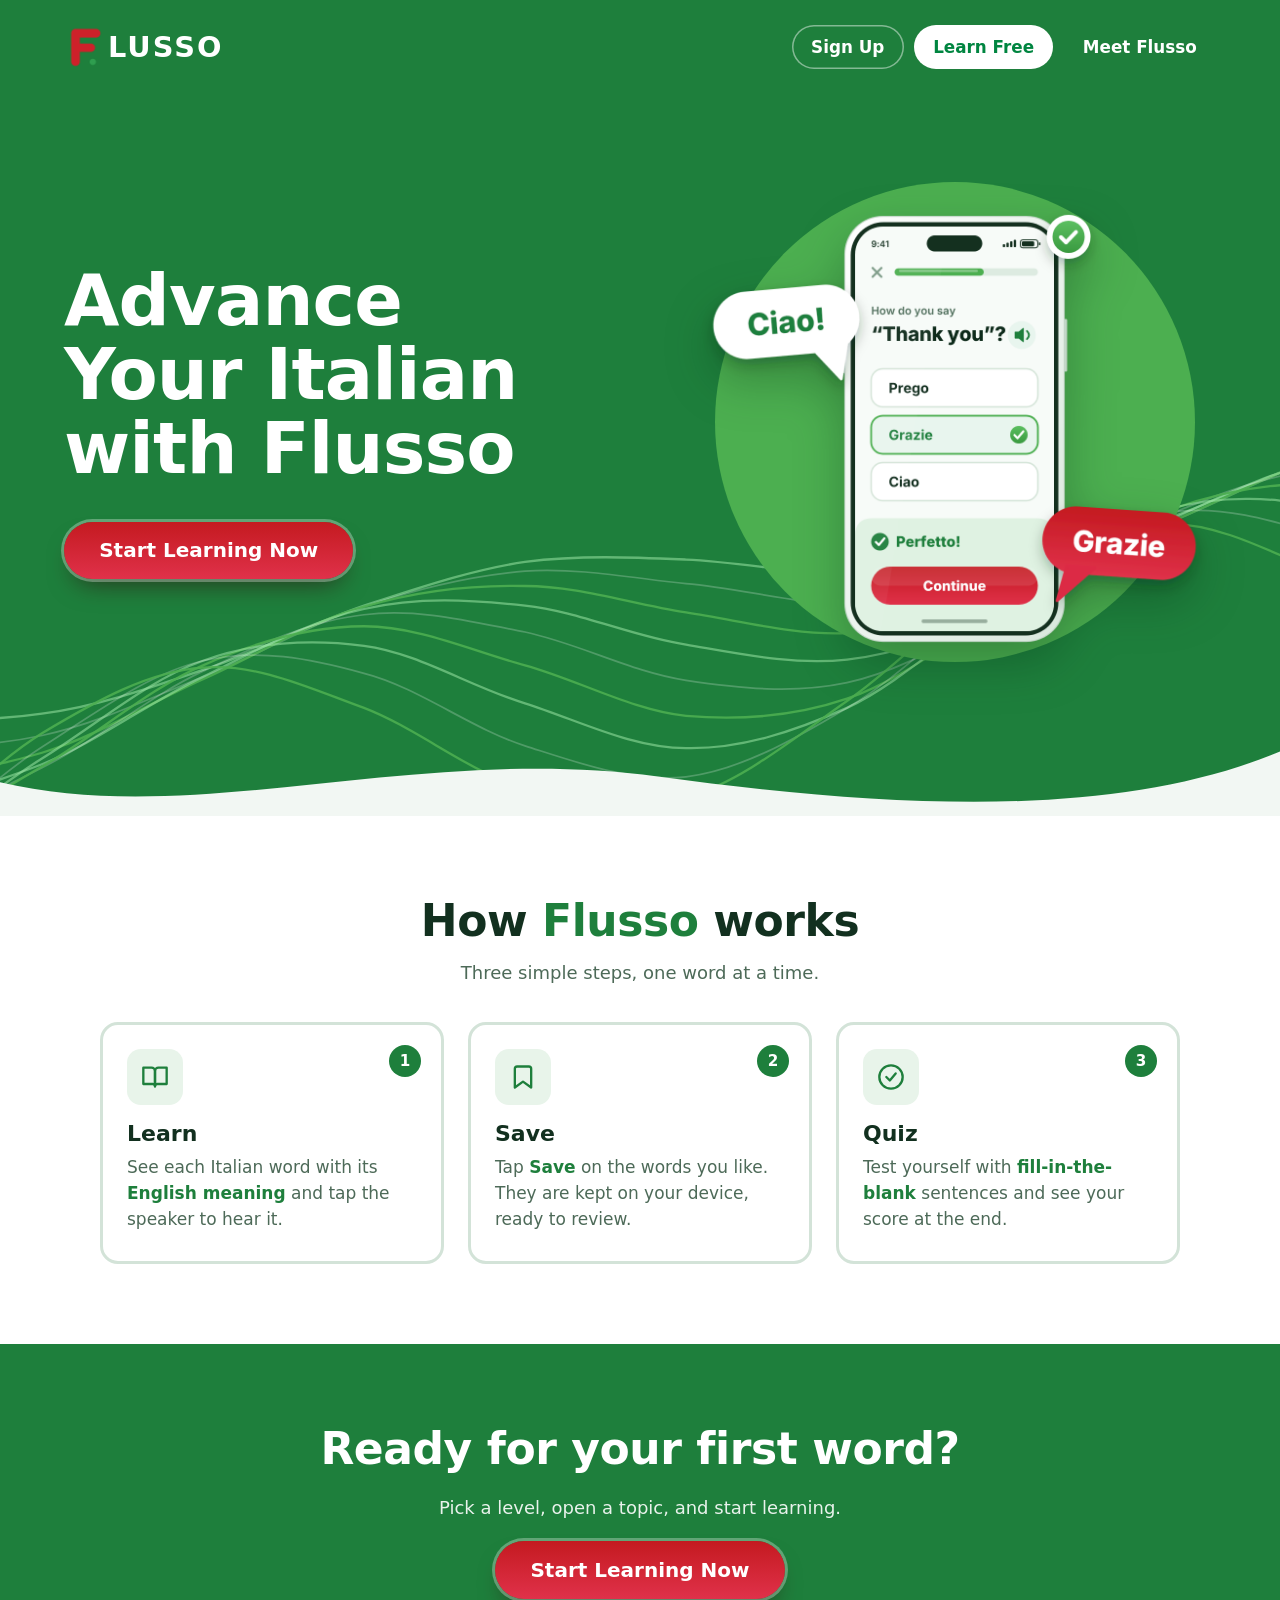
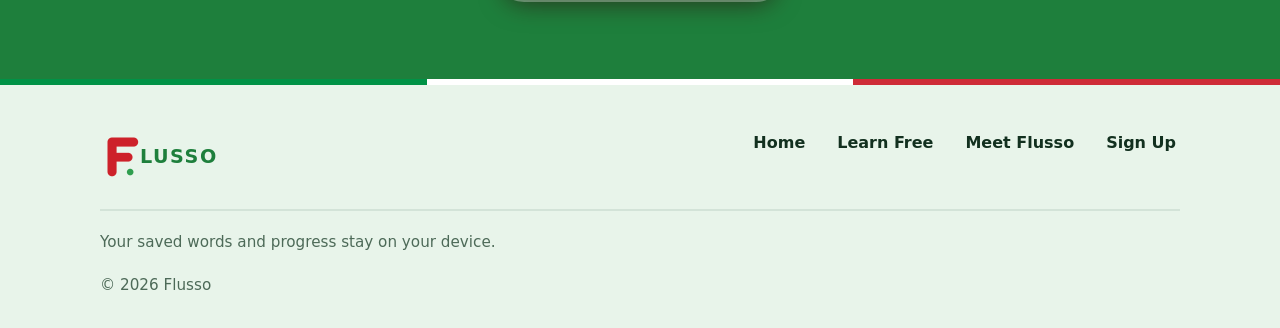
==== commit 6787c623: "Update index.html" ====
--- a/index.html
+++ b/index.html
@@ -125,7 +125,7 @@
         <div class="home-wrap home-footer-inner">
           <a class="home-brand" href="./" aria-label="Flusso, home">
             <img class="home-brand-logo" src="image__1_-removebg-preview.png" alt="" />
-            <span class="home-brand-name" aria-hidden="true" translate="no>LUSSO</span>
+            <span class="home-brand-name" aria-hidden="true" translate="no">LUSSO</span>
           </a>
 
           <nav class="home-footer-nav" aria-label="Footer">
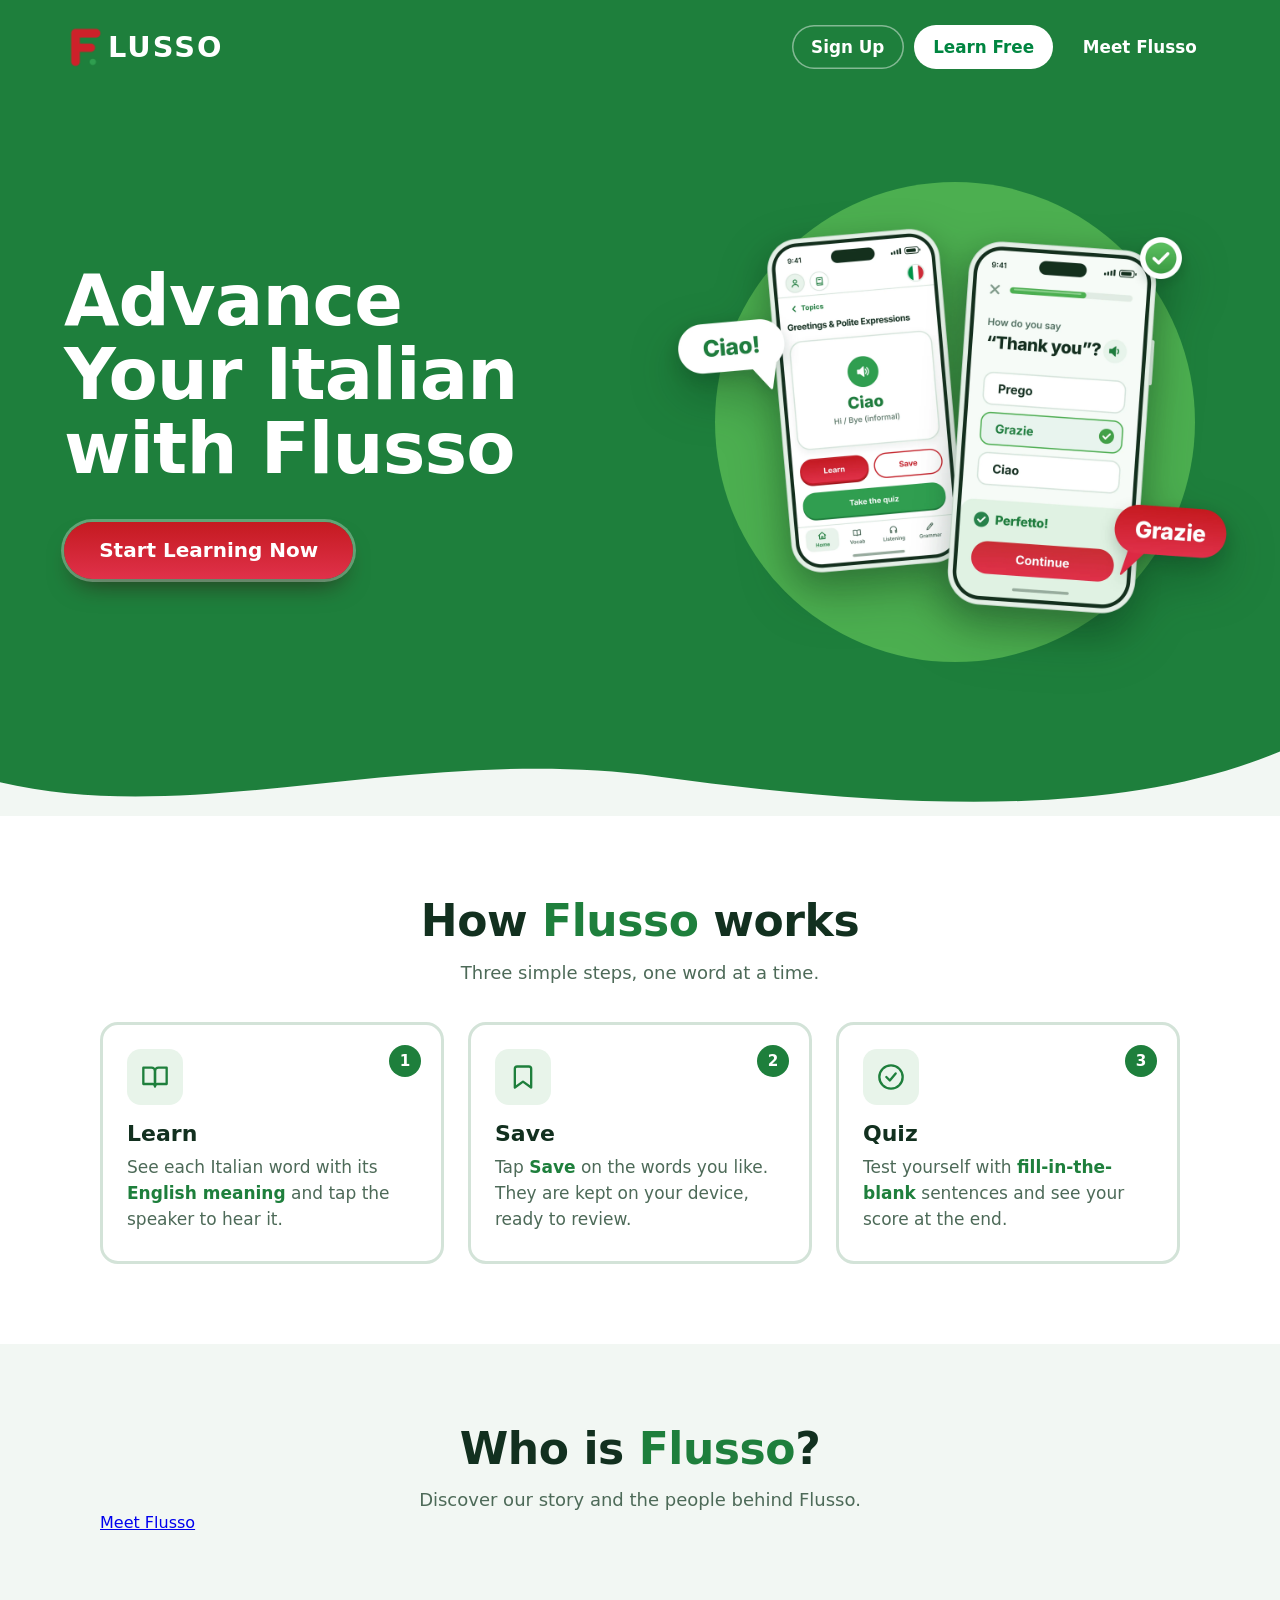
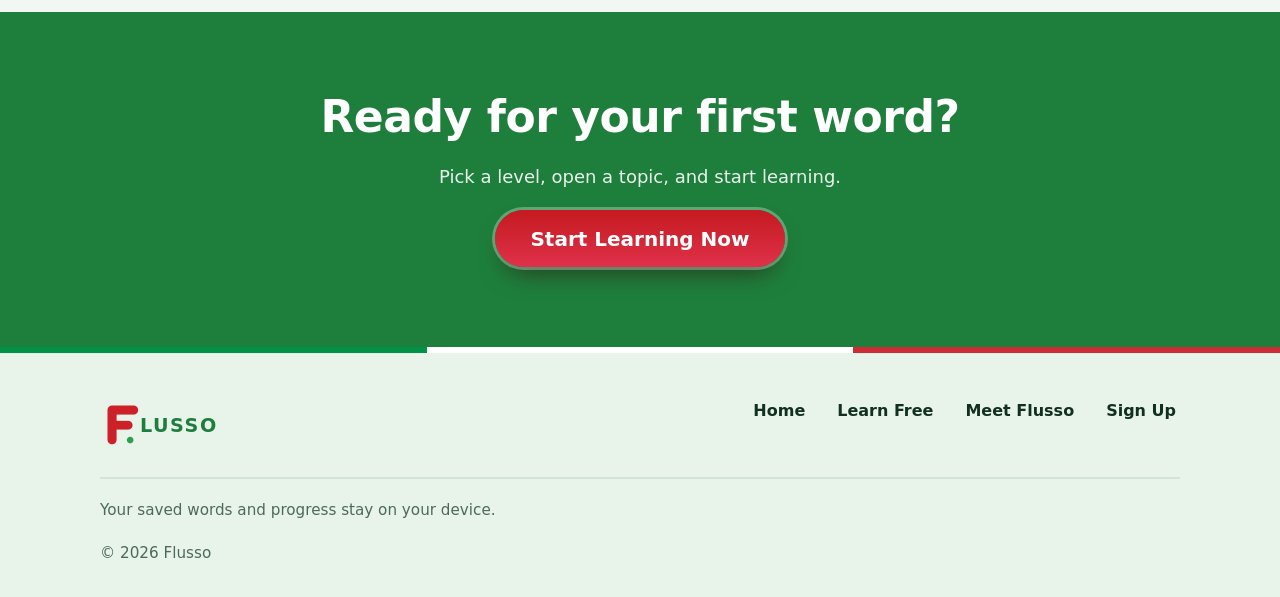
==== commit d69cc5c4: "Update index.html" ====
--- a/index.html
+++ b/index.html
@@ -42,23 +42,7 @@
  
     <main class="flusso-main">
    
-      <svg
-        class="flusso-flow"
-        viewBox="0 0 1440 640"
-        preserveAspectRatio="xMidYMax slice"
-        aria-hidden="true"
-        focusable="false"
-      >
-        <path pathLength="1" style="--i:0" d="M-80 540 C-57 543 13 552 60 554 C107 556 153 558 200 551 C247 545 293 529 340 513 C387 498 433 473 480 457 C527 442 573 426 620 419 C667 413 713 415 760 417 C807 419 853 429 900 430 C947 431 993 431 1040 423 C1087 415 1133 397 1180 381 C1227 364 1273 340 1320 325 C1367 310 1437 297 1460 292" />
-        <path pathLength="1" style="--i:1" d="M-80 560 C-57 563 13 578 60 579 C107 581 153 580 200 570 C247 560 293 538 340 519 C387 501 433 473 480 458 C527 442 573 431 620 427 C667 424 713 433 760 438 C807 442 853 455 900 456 C947 456 993 452 1040 440 C1087 428 1133 404 1180 385 C1227 366 1273 340 1320 326 C1367 312 1437 306 1460 302" />
-        <path pathLength="1" style="--i:2" d="M-80 583 C-57 587 13 605 60 606 C107 606 153 599 200 585 C247 571 293 542 340 521 C387 500 433 471 480 458 C527 444 573 439 620 440 C667 440 713 456 760 463 C807 470 853 483 900 481 C947 479 993 469 1040 453 C1087 437 1133 406 1180 385 C1227 365 1273 339 1320 327 C1367 315 1437 318 1460 316" />
-        <path pathLength="1" style="--i:3" d="M-80 611 C-57 615 13 633 60 631 C107 628 153 613 200 595 C247 576 293 541 340 519 C387 496 433 470 480 460 C527 449 573 452 620 457 C667 462 713 484 760 491 C807 499 853 509 900 504 C947 499 993 480 1040 460 C1087 440 1133 404 1180 383 C1227 361 1273 338 1320 331 C1367 323 1437 335 1460 336" />
-        <path pathLength="1" style="--i:4" d="M-80 642 C-57 644 13 660 60 653 C107 645 153 622 200 598 C247 575 293 536 340 514 C387 492 433 470 480 465 C527 459 573 471 620 480 C667 490 713 515 760 522 C807 529 853 534 900 524 C947 514 993 486 1040 462 C1087 437 1133 399 1180 378 C1227 358 1273 341 1320 338 C1367 336 1437 358 1460 361" />
-        <path pathLength="1" style="--i:5" d="M-80 674 C-57 673 13 683 60 670 C107 657 153 624 200 597 C247 570 293 529 340 509 C387 488 433 475 480 475 C527 475 573 496 620 509 C667 522 713 548 760 553 C807 557 853 554 900 538 C947 522 993 485 1040 458 C1087 431 1133 392 1180 374 C1227 357 1273 349 1320 352 C1367 355 1437 385 1460 392" />
-        <path pathLength="1" style="--i:6" d="M-80 705 C-57 701 13 700 60 681 C107 662 153 619 200 590 C247 561 293 521 340 505 C387 488 433 486 480 492 C527 498 573 528 620 542 C667 557 713 581 760 581 C807 582 853 567 900 546 C947 524 993 479 1040 450 C1087 422 1133 386 1180 373 C1227 360 1273 363 1320 372 C1367 380 1437 417 1460 426" />
-        <path pathLength="1" style="--i:7" d="M-80 732 C-57 724 13 710 60 685 C107 659 153 610 200 580 C247 550 293 516 340 505 C387 494 433 503 480 516 C527 528 573 564 620 579 C667 594 713 611 760 606 C807 600 853 574 900 546 C947 519 993 469 1040 440 C1087 412 1133 383 1180 376 C1227 369 1273 384 1320 398 C1367 413 1437 451 1460 462" />
-        <path pathLength="1" style="--i:8" d="M-80 754 C-57 742 13 712 60 681 C107 650 153 597 200 568 C247 540 293 514 340 511 C387 507 433 529 480 546 C527 564 573 603 620 616 C667 629 713 637 760 624 C807 611 853 573 900 540 C947 508 993 455 1040 430 C1087 404 1133 385 1180 386 C1227 386 1273 413 1320 432 C1367 450 1437 487 1460 497" />
-      </svg>
+     
  
       <section class="flusso-section">
         <div class="flusso-content">
@@ -68,7 +52,7 @@
  
         <img
           class="flusso-background"
-          src="flusso-phone.png"
+          src="flusso-hero.webp"
           alt="flusso Background"
           fetchpriority="high"
           decoding="async"
@@ -112,6 +96,14 @@
         </div>
       </section>
 
+      <section class="home-section home-meet" aria-labelledby="meet-title">
+        <div class="home-wrap">
+          <h2 class="home-title" id="meet-title">Who is <span class="home-hl">Flusso</span>?</h2>
+          <p class="home-lead">Discover our story and the people behind Flusso.</p>
+          <a class="home-meet-link" href="meet.html">Meet Flusso</a>
+        </div>
+      </section>
+
       <section class="home-section home-section--green home-cta" aria-labelledby="cta-title">
         <div class="home-wrap">
           <h2 class="home-title" id="cta-title">Ready for your first word?</h2>
@@ -129,7 +121,7 @@
           </a>
 
           <nav class="home-footer-nav" aria-label="Footer">
-            <a href="./">Home</a>
+            <a href="">Home</a>
             <a href="learn.html">Learn Free</a>
             <a href="meet.html">Meet Flusso</a>
             <a href="logIn.html">Sign Up</a>
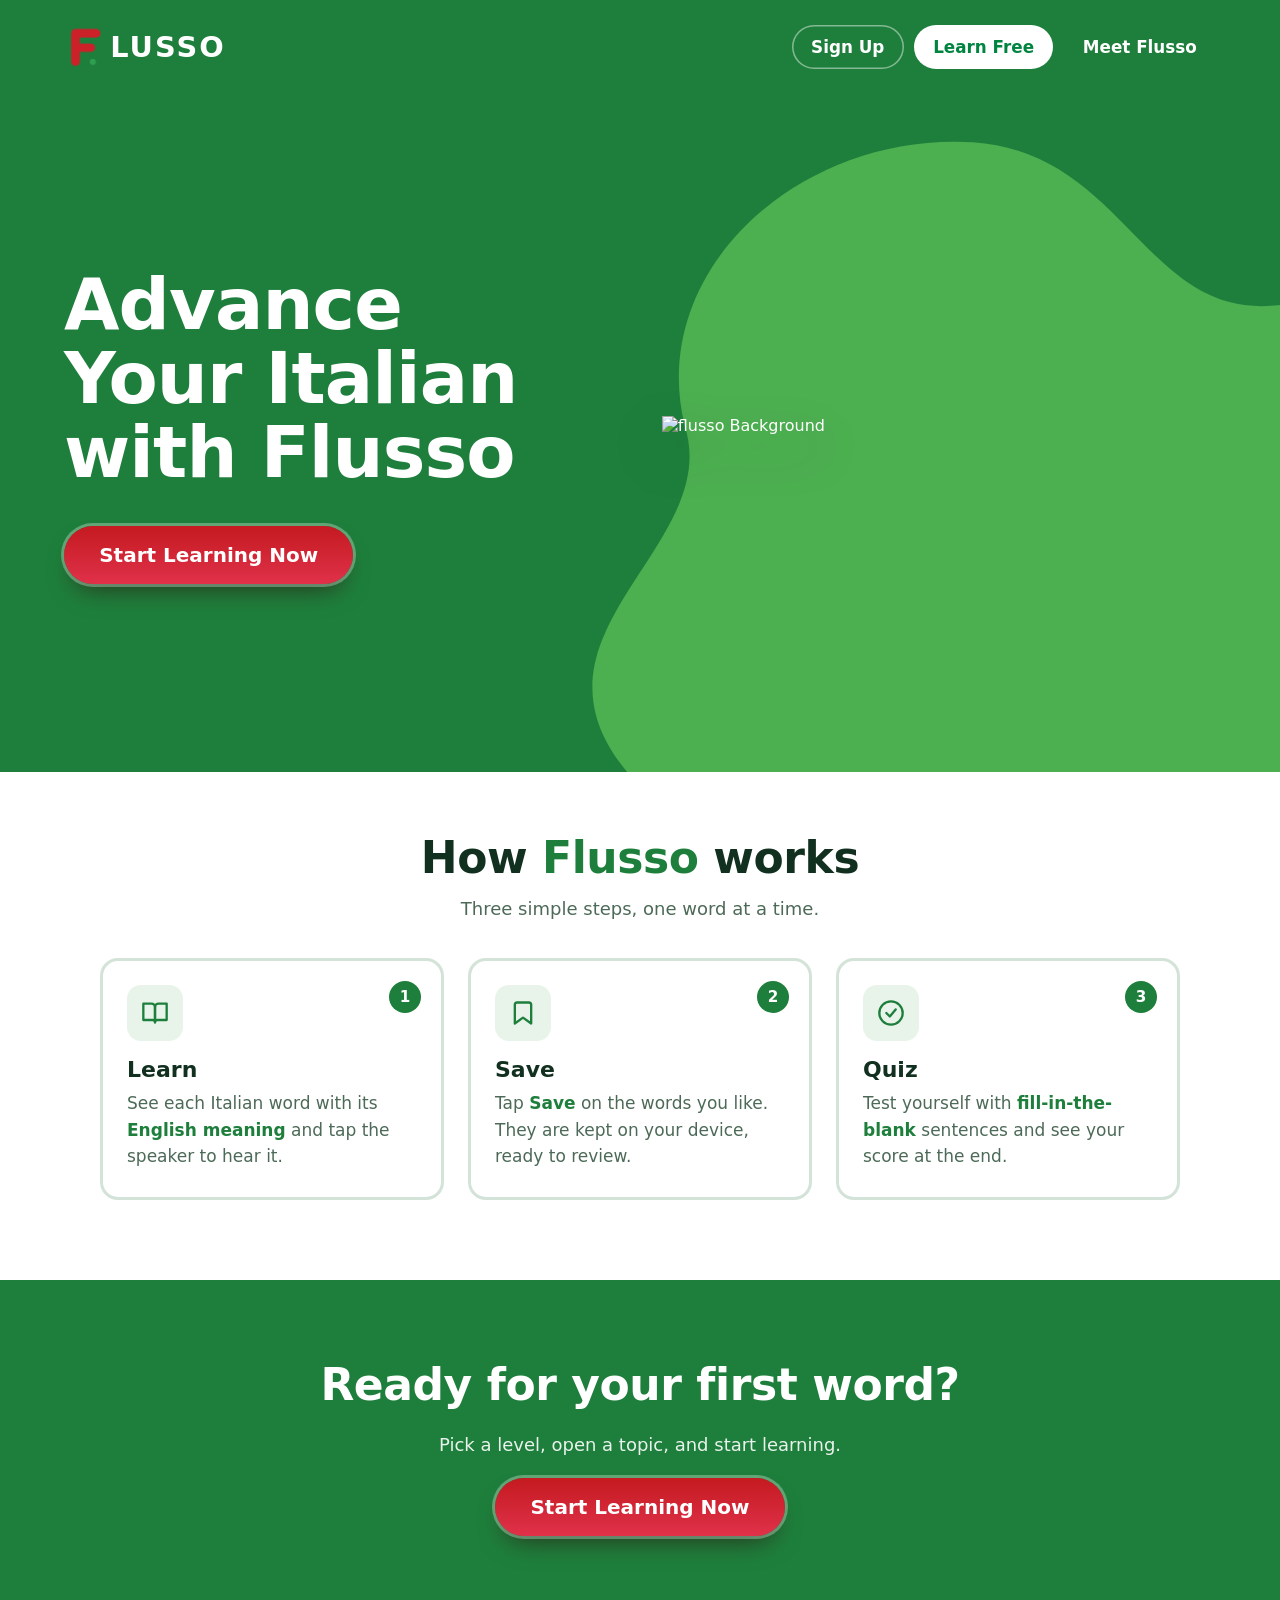
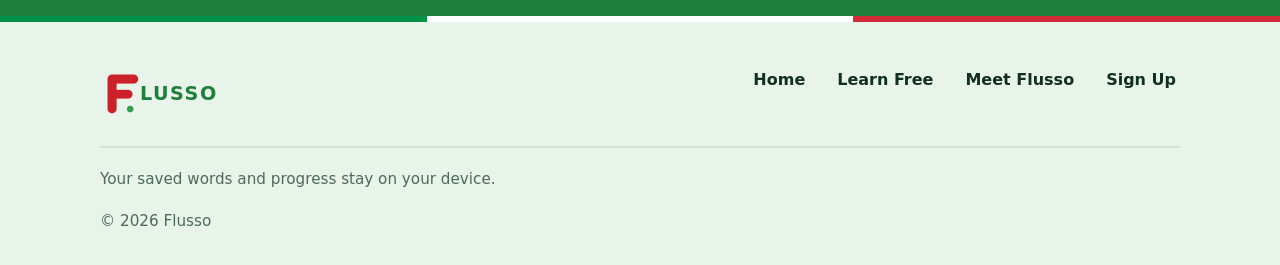
==== commit cb54a81a: "Update index.html" ====
--- a/index.html
+++ b/index.html
@@ -52,7 +52,7 @@
  
         <img
           class="flusso-background"
-          src="flusso-hero.webp"
+          src="italian-hero-transparent.webp"
           alt="flusso Background"
           fetchpriority="high"
           decoding="async"
--- a/styles.css
+++ b/styles.css
@@ -35,7 +35,7 @@
 }
 
 .flusso-header {
-  position: fixed;
+  position: relative;
   z-index: 1000;
   top: 0;
   left: 0;
@@ -66,7 +66,7 @@
 .flusso-logo {
   width: 10%;
   height: auto;
-  margin-right: 19px;
+  margin-right: 21px;
 }
 
 .flusso-name {
@@ -122,6 +122,7 @@
   background-color: #e8f5ee;
 }
 
+
 @media (min-width: 769px) {
   .flusso-nav a:first-child {
     box-shadow: inset 0 0 0 1.5px rgba(255, 255, 255, 0.45);
@@ -135,10 +136,6 @@
 
   display: flex;
   align-items: center;
-
-  margin-top: 5rem;
-  min-height: clamp(30rem, calc(100vh - 5rem), 46rem);
-  min-height: clamp(30rem, calc(100svh - 5rem), 46rem);
 
   background: #1e7f3c;
   color: #ffffff;
@@ -153,8 +150,6 @@
   bottom: -1px;
   height: clamp(2.5rem, 6vw, 5rem);
   pointer-events: none;
-  background: url("data:image/svg+xml,%3Csvg xmlns='http://www.w3.org/2000/svg' viewBox='0 0 1440 80' preserveAspectRatio='none'%3E%3Cpath fill='%23f2f7f3' d='M0 44C220 92 470 4 740 38s520 44 700-26V80H0Z'/%3E%3C/svg%3E")
-    center bottom / 100% 100% no-repeat;
 }
 
 .flusso-flow {
@@ -217,16 +212,17 @@
   padding: 3rem clamp(1.25rem, 5vw, 3rem) calc(clamp(2.5rem, 6vw, 5rem) + 1.5rem);
 }
 
-.flusso-section::before {
+.flusso-main::before {
   content: "";
-  grid-area: 1 / 2;
-  justify-self: center;
-  align-self: center;
-
-  width: min(100%, 30rem);
-  aspect-ratio: 1;
-  border-radius: 50%;
-  background: #4caf50;
+  position: absolute;
+  z-index: 0;
+  top: 0;
+  right: 0;
+  bottom: 0;
+  width: 60%;
+
+
+  background: url("data:image/svg+xml,%3Csvg xmlns='http://www.w3.org/2000/svg' viewBox='0 0 200 200' preserveAspectRatio='none'%3E%3Cpath fill='%234caf50' d='M30,200 C0,160 55,135 45,100 C35,55 75,15 120,18 C160,21 165,70 200,65 L200,200 Z'/%3E%3C/svg%3E") center / 100% 100% no-repeat;
 }
 
 .flusso-content {
@@ -310,6 +306,21 @@
   .flusso-name {
     margin-left: calc(5rem * -0.375);
   }
+  
+  .flusso-main {
+    height: calc(100svh - 13rem); 
+    min-height: 24rem;             
+  }
+
+  .flusso-section {
+    padding-block: 0.5rem;
+  }
+
+  .flusso-background {
+    max-height: min(36rem, calc(100svh - 14rem));
+
+  }
+  
 }
 
 @media (max-width: 768px) {
@@ -340,6 +351,7 @@
 
   .flusso-main {
     min-height: 0;
+    height: 34rem;
   }
 
   .flusso-section {
@@ -365,15 +377,17 @@
     padding: 0.95rem 1.9rem;
   }
 
-  .flusso-section::before {
-    grid-area: 2 / 1;
-    width: min(78%, 18rem);
+  .flusso-main::before {
+    top: auto;
+    width: 100%;
+    height: 77%;
+    background-image: url("data:image/svg+xml,%3Csvg xmlns='http://www.w3.org/2000/svg' viewBox='0 0 200 200' preserveAspectRatio='none'%3E%3Cpath fill='%234caf50' d='M0,60 C50,0 120,110 200,30 L200,200 L0,200 Z'/%3E%3C/svg%3E");
   }
 
   .flusso-background {
     grid-area: 2 / 1;
-    width: min(100%, 20rem);
-    max-height: 16rem;
+    width: min(100%, 30rem);
+    max-height: 35rem;
   }
 }
 
@@ -405,3 +419,22 @@
     transform: none;
   }
 }
+
+
+
+
+@media (min-width: 1117px) {
+  .flusso-main {
+    height: calc(100svh - 13rem); 
+    min-height: 24rem;             
+  }
+
+  .flusso-section {
+    padding-block: 0.5rem;
+  }
+
+  .flusso-background {
+    max-height: min(36rem, calc(100svh - 14rem));
+
+  }
+}
--- a/home-sections.css
+++ b/home-sections.css
@@ -17,7 +17,7 @@
     padding-inline: 1.25rem;
   }
   
-  /* ---------- shared section pieces ---------- */
+
   
   .home-section {
     padding-block: 3.5rem;
@@ -269,3 +269,37 @@
       width: 100%;
     }
   }
+
+  .home-section.home-section--white {
+    padding-top: 3.8rem;
+  }
+
+  .home-meet {
+    background: #ffffff;
+    padding-top: 0;
+    text-align: center;
+  }
+  
+  .home-meet .home-wrap {
+    max-width: calc(100% - 2.5rem);  
+    padding-block: 1.75rem;
+    border: 3px solid var(--h-line);
+    border-radius: var(--h-radius);
+  }
+  
+  .home-meet-link {
+    display: inline-block;
+    margin-top: 1.25rem;
+    padding: 0.8rem 1.6rem;
+    border: 2px solid var(--h-green);
+    border-radius: 999px;
+    color: var(--h-green);
+    font-weight: 700;
+    text-decoration: none;
+  }
+  
+  @media (min-width: 769px) {
+    .home-meet {
+      display: none;   
+    }
+  }
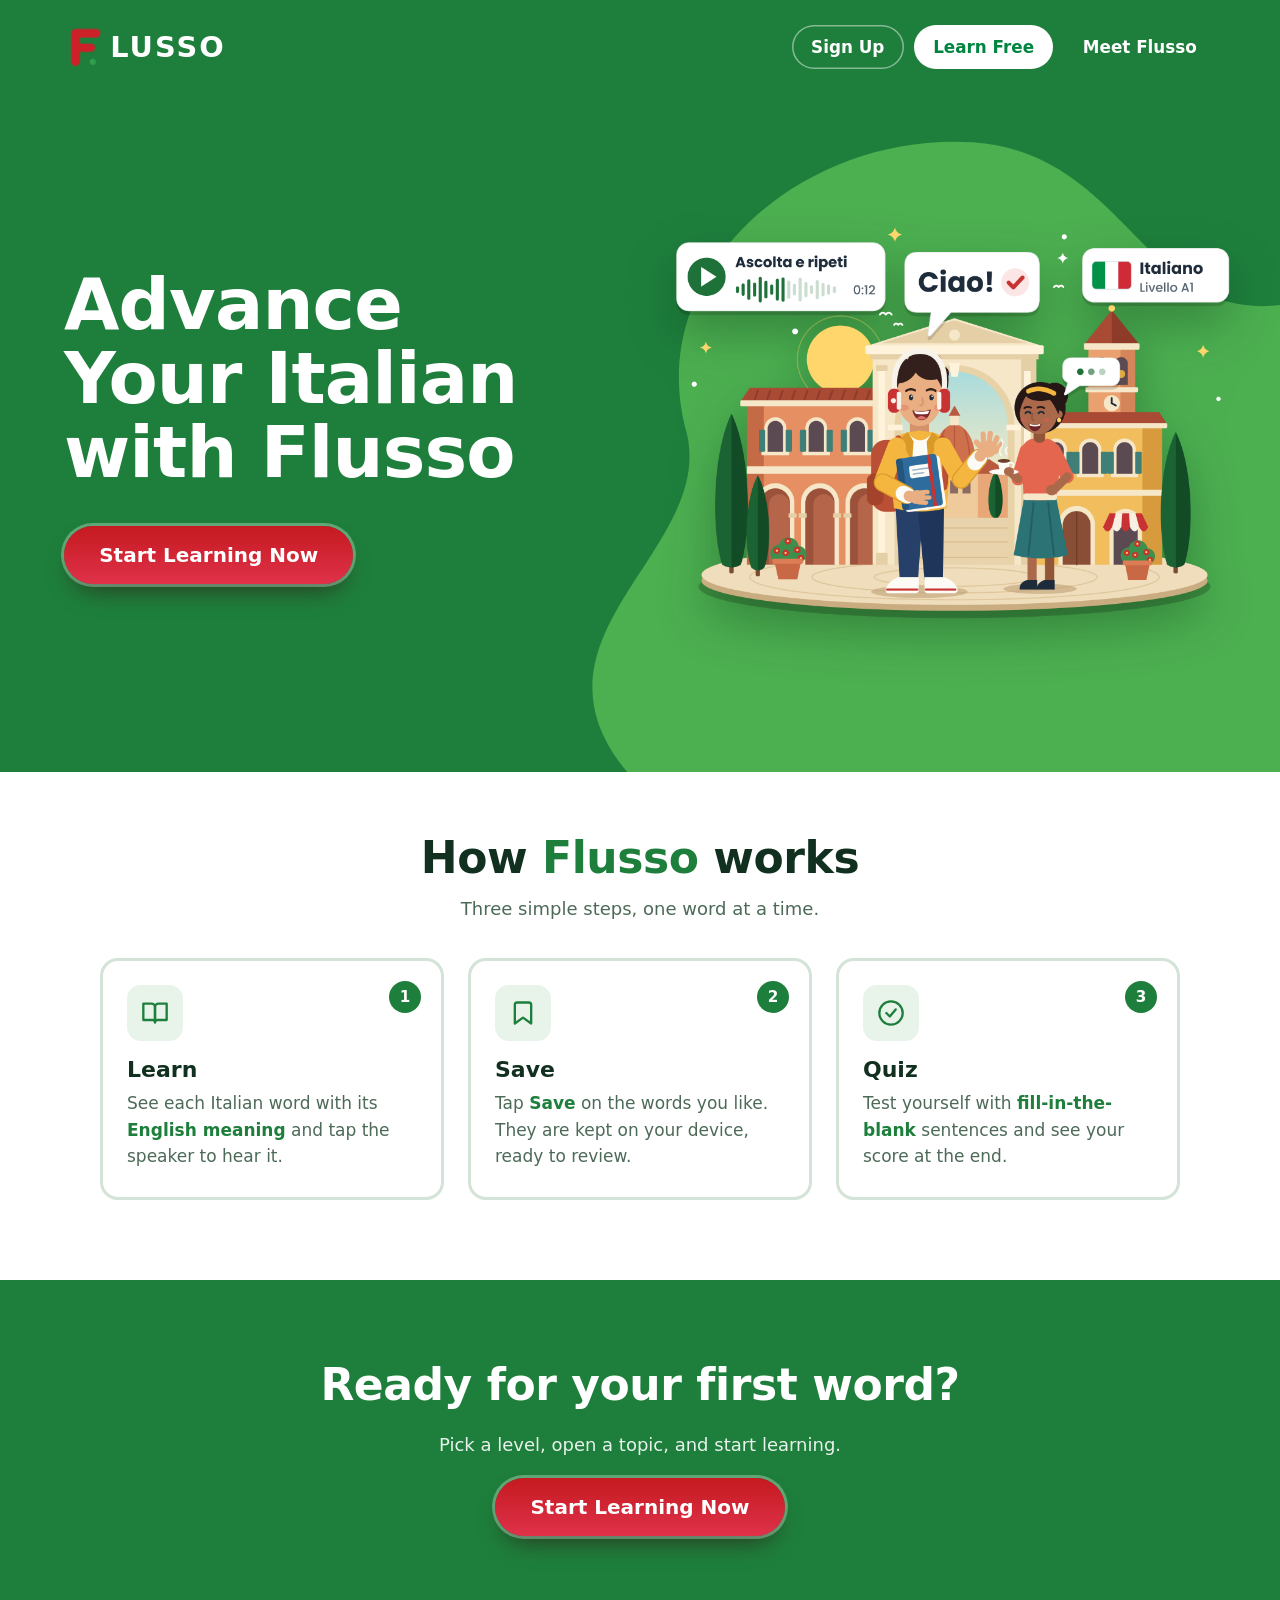
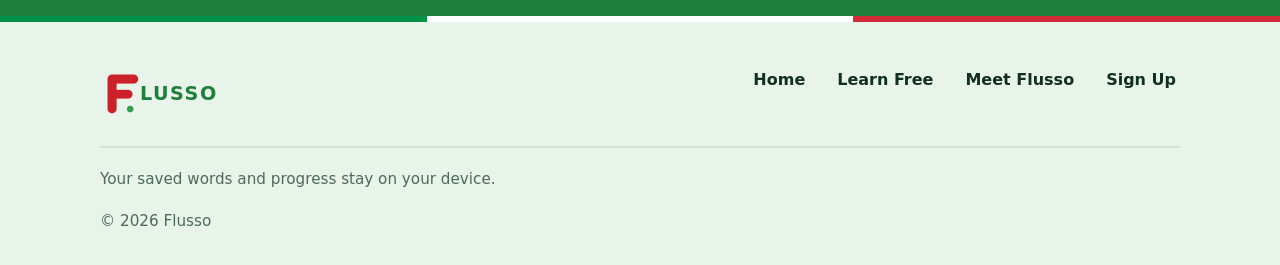
==== commit d60dae0f: "Update index.html" ====
--- a/index.html
+++ b/index.html
@@ -52,7 +52,7 @@
  
         <img
           class="flusso-background"
-          src="italian-hero-transparent.webp"
+          src="italian-hero-8k.png"
           alt="flusso Background"
           fetchpriority="high"
           decoding="async"
